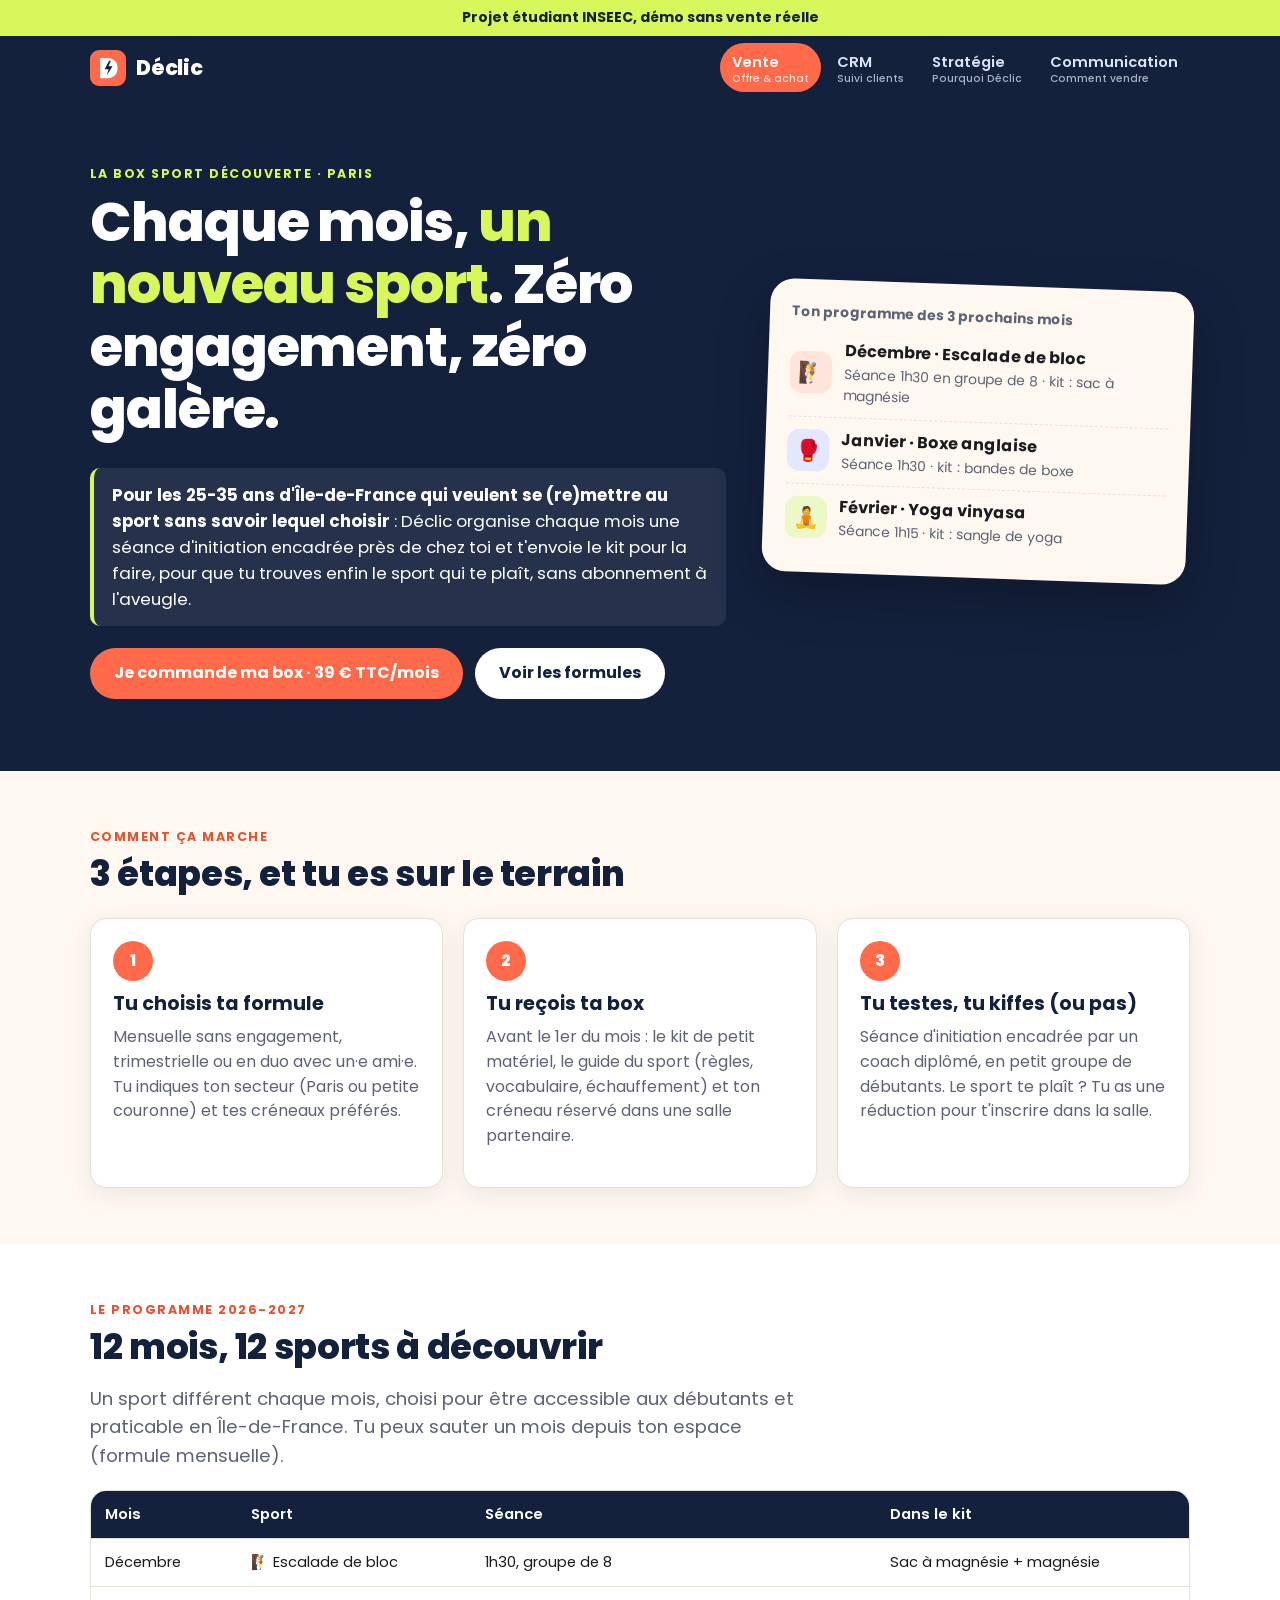
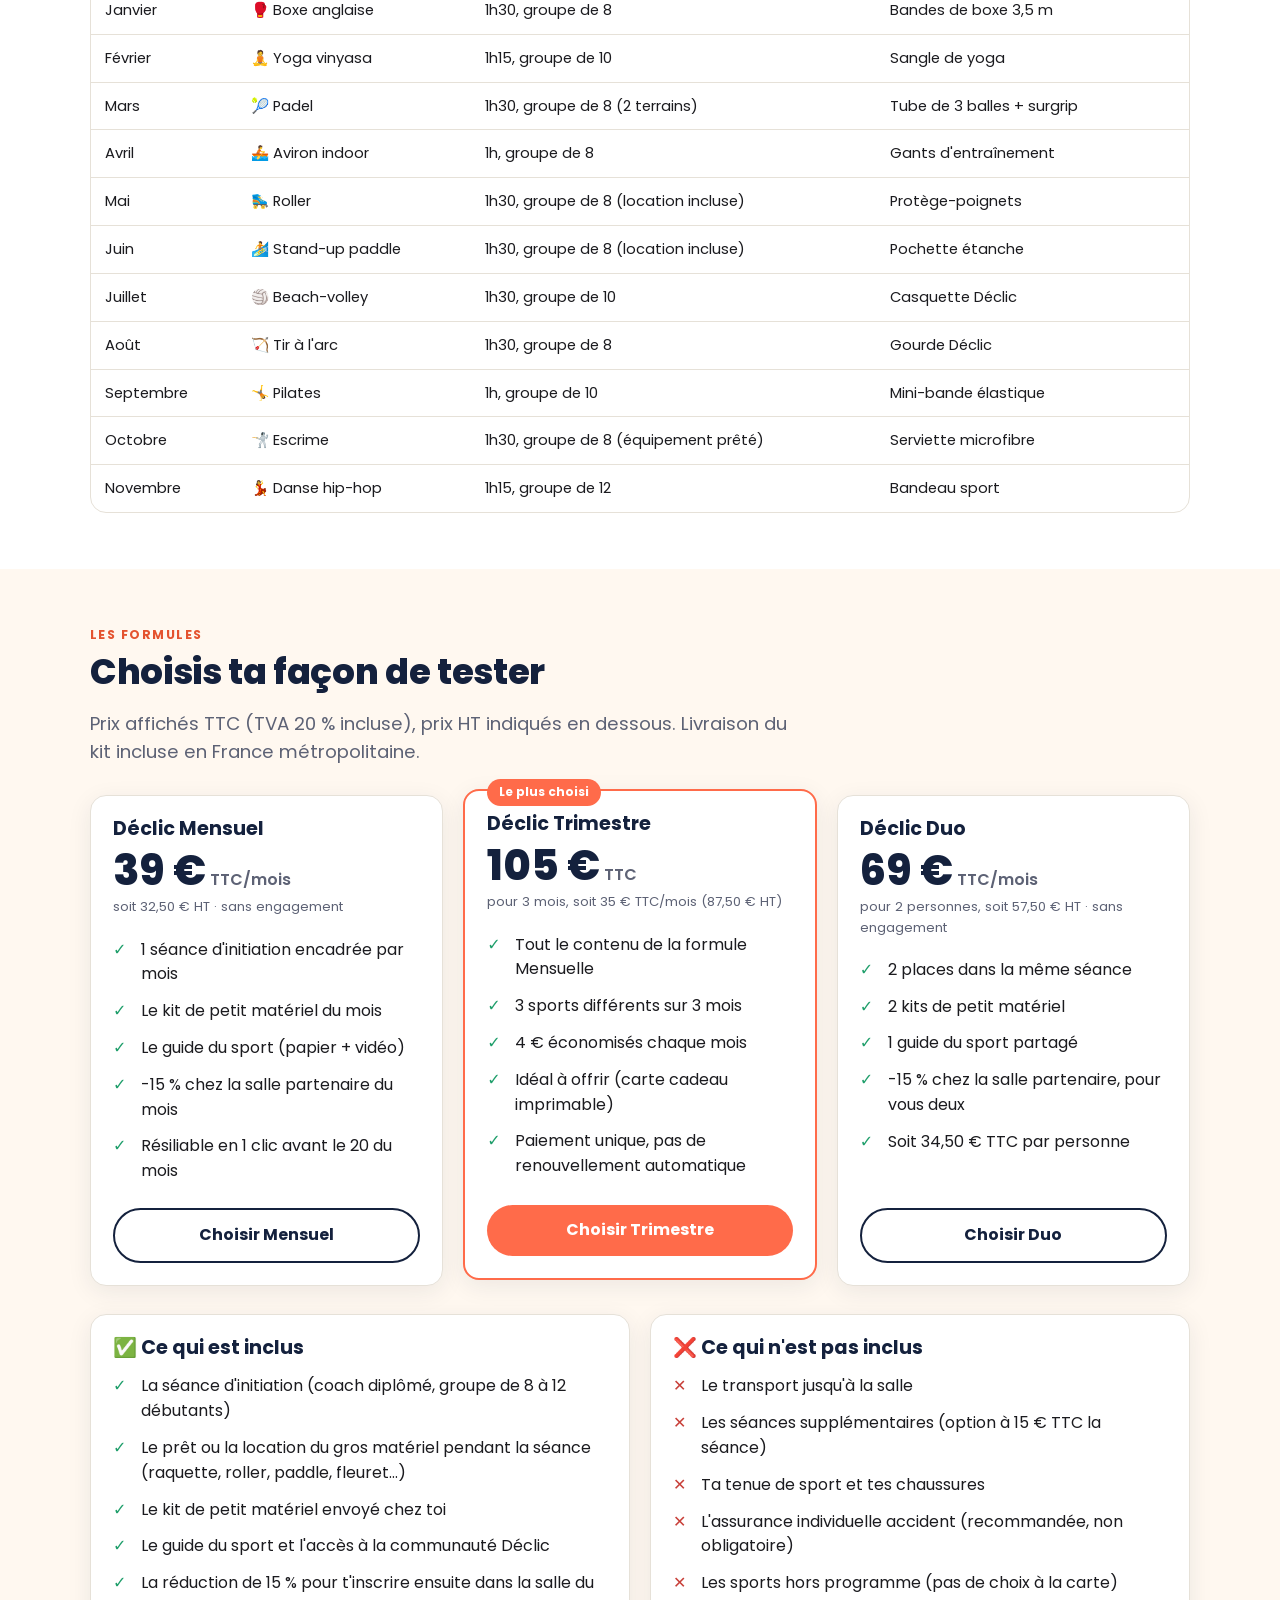
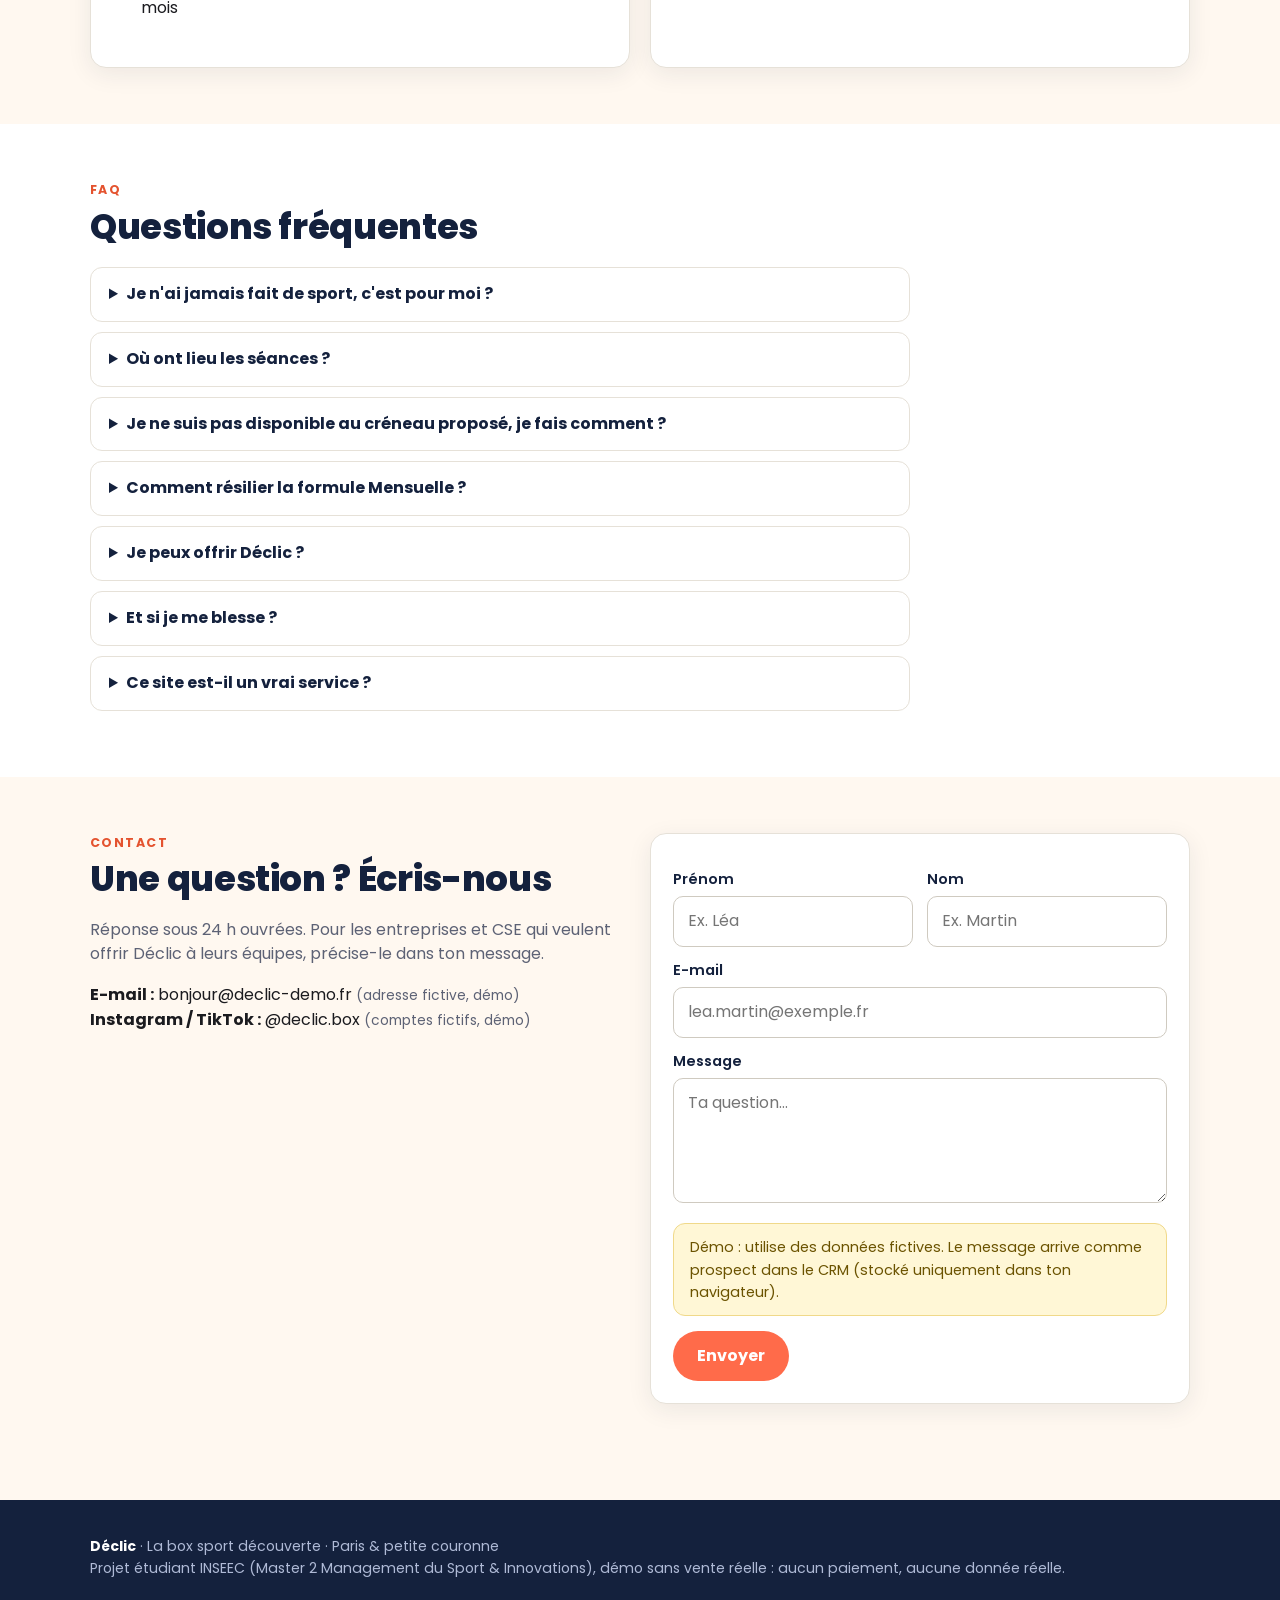
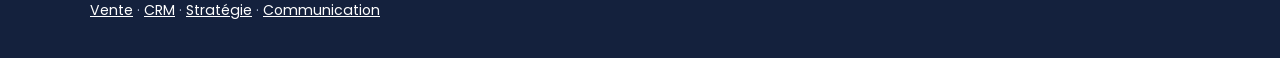
==== index.html @ 5b5aa3af "Add files via upload" ====
<!DOCTYPE html>
<html lang="fr">
<head>
<meta charset="utf-8">
<meta name="viewport" content="width=device-width,initial-scale=1">
<title>Déclic · La box qui te fait tester un nouveau sport chaque mois</title>
<meta name="description" content="Déclic : chaque mois, un nouveau sport à tester à Paris avec une séance d'initiation encadrée, un kit et un guide. Projet étudiant INSEEC en mode démo.">
<link rel="icon" href="assets/favicon.svg" type="image/svg+xml">
<link rel="preconnect" href="https://fonts.googleapis.com">
<link rel="preconnect" href="https://fonts.gstatic.com" crossorigin>
<link href="https://fonts.googleapis.com/css2?family=Poppins:wght@400;500;600;700;800&display=swap" rel="stylesheet">
<link rel="stylesheet" href="assets/style.css">
<script src="assets/app.js"></script>
</head>
<body>
<div class="demo-banner" role="note">Projet étudiant INSEEC, démo sans vente réelle</div>
<header class="site-header">
  <div class="wrap">
    <a class="brand" href="index.html"><img src="assets/logo.svg" alt="Logo Déclic">Déclic</a>
    <button class="menu-btn" aria-label="Ouvrir le menu">Menu</button>
    <nav class="nav"><a href="index.html" class="active">Vente<span class="tag">Offre & achat</span></a><a href="crm.html" class="">CRM<span class="tag">Suivi clients</span></a><a href="strategie.html" class="">Stratégie<span class="tag">Pourquoi Déclic</span></a><a href="communication.html" class="">Communication<span class="tag">Comment vendre</span></a></nav>
  </div>
</header>
<main>
<section class="hero">
  <div class="wrap hero-grid">
    <div>
      <div class="eyebrow" style="color:var(--lime)">La box sport découverte · Paris</div>
      <h1>Chaque mois, <em>un nouveau sport</em>. Zéro engagement, zéro galère.</h1>
      <p class="promise"><strong>Pour les 25-35 ans d'Île-de-France qui veulent se (re)mettre au sport sans savoir lequel choisir</strong> : Déclic organise chaque mois une séance d'initiation encadrée près de chez toi et t'envoie le kit pour la faire, pour que tu trouves enfin le sport qui te plaît, sans abonnement à l'aveugle.</p>
      <div class="cta-row">
        <a class="btn" href="commande.html">Je commande ma box · 39 € TTC/mois</a>
        <a class="btn light" href="#offres">Voir les formules</a>
      </div>
    </div>
    <div class="hero-card" aria-label="Exemple de programme">
      <div class="small muted" style="font-weight:700;margin-bottom:6px">Ton programme des 3 prochains mois</div>
      <div class="month"><div class="dot" style="background:#FFE4DC">🧗</div><div><strong>Décembre · Escalade de bloc</strong><div class="small muted">Séance 1h30 en groupe de 8 · kit : sac à magnésie</div></div></div>
      <div class="month"><div class="dot" style="background:#E3E8FF">🥊</div><div><strong>Janvier · Boxe anglaise</strong><div class="small muted">Séance 1h30 · kit : bandes de boxe</div></div></div>
      <div class="month"><div class="dot" style="background:#EDF8C8">🧘</div><div><strong>Février · Yoga vinyasa</strong><div class="small muted">Séance 1h15 · kit : sangle de yoga</div></div></div>
    </div>
  </div>
</section>

<section>
  <div class="wrap">
    <div class="eyebrow">Comment ça marche</div>
    <h2>3 étapes, et tu es sur le terrain</h2>
    <div class="grid g3" style="margin-top:24px">
      <div class="card"><div class="step-num">1</div><h3>Tu choisis ta formule</h3><p class="muted">Mensuelle sans engagement, trimestrielle ou en duo avec un·e ami·e. Tu indiques ton secteur (Paris ou petite couronne) et tes créneaux préférés.</p></div>
      <div class="card"><div class="step-num">2</div><h3>Tu reçois ta box</h3><p class="muted">Avant le 1er du mois : le kit de petit matériel, le guide du sport (règles, vocabulaire, échauffement) et ton créneau réservé dans une salle partenaire.</p></div>
      <div class="card"><div class="step-num">3</div><h3>Tu testes, tu kiffes (ou pas)</h3><p class="muted">Séance d'initiation encadrée par un coach diplômé, en petit groupe de débutants. Le sport te plaît ? Tu as une réduction pour t'inscrire dans la salle.</p></div>
    </div>
  </div>
</section>

<section class="alt">
  <div class="wrap">
    <div class="eyebrow">Le programme 2026-2027</div>
    <h2>12 mois, 12 sports à découvrir</h2>
    <p class="lead">Un sport différent chaque mois, choisi pour être accessible aux débutants et praticable en Île-de-France. Tu peux sauter un mois depuis ton espace (formule mensuelle).</p>
    <div class="table-wrap" style="margin-top:20px">
      <table>
        <thead><tr><th>Mois</th><th>Sport</th><th>Séance</th><th>Dans le kit</th></tr></thead>
        <tbody>
          <tr><td>Décembre</td><td>🧗 Escalade de bloc</td><td>1h30, groupe de 8</td><td>Sac à magnésie + magnésie</td></tr>
          <tr><td>Janvier</td><td>🥊 Boxe anglaise</td><td>1h30, groupe de 8</td><td>Bandes de boxe 3,5 m</td></tr>
          <tr><td>Février</td><td>🧘 Yoga vinyasa</td><td>1h15, groupe de 10</td><td>Sangle de yoga</td></tr>
          <tr><td>Mars</td><td>🎾 Padel</td><td>1h30, groupe de 8 (2 terrains)</td><td>Tube de 3 balles + surgrip</td></tr>
          <tr><td>Avril</td><td>🚣 Aviron indoor</td><td>1h, groupe de 8</td><td>Gants d'entraînement</td></tr>
          <tr><td>Mai</td><td>🛼 Roller</td><td>1h30, groupe de 8 (location incluse)</td><td>Protège-poignets</td></tr>
          <tr><td>Juin</td><td>🏄 Stand-up paddle</td><td>1h30, groupe de 8 (location incluse)</td><td>Pochette étanche</td></tr>
          <tr><td>Juillet</td><td>🏐 Beach-volley</td><td>1h30, groupe de 10</td><td>Casquette Déclic</td></tr>
          <tr><td>Août</td><td>🏹 Tir à l'arc</td><td>1h30, groupe de 8</td><td>Gourde Déclic</td></tr>
          <tr><td>Septembre</td><td>🤸 Pilates</td><td>1h, groupe de 10</td><td>Mini-bande élastique</td></tr>
          <tr><td>Octobre</td><td>🤺 Escrime</td><td>1h30, groupe de 8 (équipement prêté)</td><td>Serviette microfibre</td></tr>
          <tr><td>Novembre</td><td>💃 Danse hip-hop</td><td>1h15, groupe de 12</td><td>Bandeau sport</td></tr>
        </tbody>
      </table>
    </div>
  </div>
</section>

<section id="offres">
  <div class="wrap">
    <div class="eyebrow">Les formules</div>
    <h2>Choisis ta façon de tester</h2>
    <p class="lead">Prix affichés TTC (TVA 20 % incluse), prix HT indiqués en dessous. Livraison du kit incluse en France métropolitaine.</p>
    <div class="grid g3" style="margin-top:28px">
      <div class="card price-card">
        <h3>Déclic Mensuel</h3>
        <div class="price">39 €<small> TTC/mois</small></div>
        <div class="ht">soit 32,50 € HT · sans engagement</div>
        <ul class="list">
          <li>1 séance d'initiation encadrée par mois</li>
          <li>Le kit de petit matériel du mois</li>
          <li>Le guide du sport (papier + vidéo)</li>
          <li>-15 % chez la salle partenaire du mois</li>
          <li>Résiliable en 1 clic avant le 20 du mois</li>
        </ul>
        <a class="btn secondary" href="commande.html?formule=mensuel">Choisir Mensuel</a>
      </div>
      <div class="card price-card featured">
        <span class="badge">Le plus choisi</span>
        <h3>Déclic Trimestre</h3>
        <div class="price">105 €<small> TTC</small></div>
        <div class="ht">pour 3 mois, soit 35 € TTC/mois (87,50 € HT)</div>
        <ul class="list">
          <li>Tout le contenu de la formule Mensuelle</li>
          <li>3 sports différents sur 3 mois</li>
          <li>4 € économisés chaque mois</li>
          <li>Idéal à offrir (carte cadeau imprimable)</li>
          <li>Paiement unique, pas de renouvellement automatique</li>
        </ul>
        <a class="btn" href="commande.html?formule=trimestre">Choisir Trimestre</a>
      </div>
      <div class="card price-card">
        <h3>Déclic Duo</h3>
        <div class="price">69 €<small> TTC/mois</small></div>
        <div class="ht">pour 2 personnes, soit 57,50 € HT · sans engagement</div>
        <ul class="list">
          <li>2 places dans la même séance</li>
          <li>2 kits de petit matériel</li>
          <li>1 guide du sport partagé</li>
          <li>-15 % chez la salle partenaire, pour vous deux</li>
          <li>Soit 34,50 € TTC par personne</li>
        </ul>
        <a class="btn secondary" href="commande.html?formule=duo">Choisir Duo</a>
      </div>
    </div>

    <div class="grid g2" style="margin-top:28px">
      <div class="card">
        <h3>✅ Ce qui est inclus</h3>
        <ul class="list">
          <li>La séance d'initiation (coach diplômé, groupe de 8 à 12 débutants)</li>
          <li>Le prêt ou la location du gros matériel pendant la séance (raquette, roller, paddle, fleuret…)</li>
          <li>Le kit de petit matériel envoyé chez toi</li>
          <li>Le guide du sport et l'accès à la communauté Déclic</li>
          <li>La réduction de 15 % pour t'inscrire ensuite dans la salle du mois</li>
        </ul>
      </div>
      <div class="card">
        <h3>❌ Ce qui n'est pas inclus</h3>
        <ul class="list no">
          <li>Le transport jusqu'à la salle</li>
          <li>Les séances supplémentaires (option à 15 € TTC la séance)</li>
          <li>Ta tenue de sport et tes chaussures</li>
          <li>L'assurance individuelle accident (recommandée, non obligatoire)</li>
          <li>Les sports hors programme (pas de choix à la carte)</li>
        </ul>
      </div>
    </div>
  </div>
</section>

<section class="alt" id="faq">
  <div class="wrap">
    <div class="eyebrow">FAQ</div>
    <h2>Questions fréquentes</h2>
    <div style="margin-top:20px;max-width:820px">
      <details><summary>Je n'ai jamais fait de sport, c'est pour moi ?</summary><p>Oui. Chaque séance est une initiation pour débutants complets, en petit groupe et sans esprit de compétition. Le coach adapte les exercices à ton niveau.</p></details>
      <details><summary>Où ont lieu les séances ?</summary><p>Dans des salles et clubs partenaires à Paris et en petite couronne (92, 93, 94). À la commande, tu indiques ton secteur et on te propose le créneau le plus proche.</p></details>
      <details><summary>Je ne suis pas disponible au créneau proposé, je fais comment ?</summary><p>Chaque mois, 4 créneaux sont proposés (semaine en soirée et week-end). Tu peux changer de créneau jusqu'à 48 h avant la séance depuis ton espace.</p></details>
      <details><summary>Comment résilier la formule Mensuelle ?</summary><p>En 1 clic depuis ton espace, avant le 20 du mois pour ne pas être prélevé le mois suivant. Aucun frais, aucune justification.</p></details>
      <details><summary>Je peux offrir Déclic ?</summary><p>Oui, la formule Trimestre existe en carte cadeau imprimable. La personne choisit ensuite son secteur et ses créneaux.</p></details>
      <details><summary>Et si je me blesse ?</summary><p>Les séances se déroulent dans des établissements couverts par leur assurance responsabilité civile. Nous recommandons une assurance individuelle accident (souvent incluse dans ton assurance habitation ou ta carte bancaire, à vérifier).</p></details>
      <details><summary>Ce site est-il un vrai service ?</summary><p>Non. Déclic est un projet étudiant INSEEC présenté en mode démo : aucun paiement n'est encaissé et aucune commande n'est expédiée.</p></details>
    </div>
  </div>
</section>

<section id="contact">
  <div class="wrap grid g2" style="align-items:start">
    <div>
      <div class="eyebrow">Contact</div>
      <h2>Une question ? Écris-nous</h2>
      <p class="muted">Réponse sous 24 h ouvrées. Pour les entreprises et CSE qui veulent offrir Déclic à leurs équipes, précise-le dans ton message.</p>
      <p><strong>E-mail :</strong> bonjour@declic-demo.fr <span class="small muted">(adresse fictive, démo)</span><br>
      <strong>Instagram / TikTok :</strong> @declic.box <span class="small muted">(comptes fictifs, démo)</span></p>
    </div>
    <form class="card" id="contactForm">
      <div class="form-row">
        <div><label for="cPrenom">Prénom</label><input id="cPrenom" required placeholder="Ex. Léa"></div>
        <div><label for="cNom">Nom</label><input id="cNom" required placeholder="Ex. Martin"></div>
      </div>
      <label for="cMail">E-mail</label><input id="cMail" type="email" required placeholder="lea.martin@exemple.fr">
      <label for="cMsg">Message</label><textarea id="cMsg" rows="4" required placeholder="Ta question…"></textarea>
      <p class="notice small" style="margin-top:12px">Démo : utilise des données fictives. Le message arrive comme prospect dans le CRM (stocké uniquement dans ton navigateur).</p>
      <button class="btn" type="submit">Envoyer</button>
      <div id="contactOk" class="success" style="display:none;margin-top:12px">Merci ! Ton message a bien été envoyé (démo). Il apparaît dans le <a href="crm.html">CRM</a>, étape « Nouveau ».</div>
    </form>
  </div>
</section>

<script>
document.getElementById('contactForm').addEventListener('submit',function(e){
  e.preventDefault();
  var leads=JSON.parse(localStorage.getItem(DECLIC.ORDERS)||'[]');
  leads.push({type:'contact',prenom:cPrenom.value.trim(),nom:cNom.value.trim(),email:cMail.value.trim(),message:cMsg.value.trim(),date:new Date().toISOString()});
  localStorage.setItem(DECLIC.ORDERS,JSON.stringify(leads));
  this.reset(); document.getElementById('contactOk').style.display='block';
});
</script>

</main>
<footer class="site-footer">
  <div class="wrap">
    <div><strong style="color:#fff">Déclic</strong> · La box sport découverte · Paris & petite couronne<br>
    Projet étudiant INSEEC (Master 2 Management du Sport & Innovations), démo sans vente réelle : aucun paiement, aucune donnée réelle.</div>
    <div><a href="index.html">Vente</a> · <a href="crm.html">CRM</a> · <a href="strategie.html">Stratégie</a> · <a href="communication.html">Communication</a></div>
  </div>
</footer>
</body>
</html>
---- assets/style.css ----
:root{
  --navy:#14213D; --navy2:#1F3160; --coral:#FF6B4A; --coral-d:#E4532F;
  --lime:#D7F75B; --cream:#FFF8F0; --ink:#1B1B1F; --muted:#5D6275;
  --line:#E6E1D8; --white:#fff; --ok:#1E9E6A; --ko:#C8403A; --warn:#E3A008;
  --r:16px; --shadow:0 6px 24px rgba(20,33,61,.08);
}
*{box-sizing:border-box}
html{scroll-behavior:smooth}
body{margin:0;font-family:"Poppins",system-ui,-apple-system,Segoe UI,Roboto,sans-serif;color:var(--ink);background:var(--cream);line-height:1.55;font-size:16px}
img{max-width:100%;display:block}
a{color:var(--coral-d)}
h1,h2,h3,h4{font-family:"Poppins",system-ui,sans-serif;line-height:1.15;margin:0 0 .5em;color:var(--navy)}
h1{font-size:clamp(2rem,5vw,3.4rem);font-weight:800;letter-spacing:-.02em}
h2{font-size:clamp(1.5rem,3.4vw,2.2rem);font-weight:800;letter-spacing:-.01em}
h3{font-size:1.2rem;font-weight:700}
p{margin:0 0 1em}
.wrap{max-width:1140px;margin:0 auto;padding:0 20px}
section{padding:56px 0}
.eyebrow{text-transform:uppercase;letter-spacing:.12em;font-size:.78rem;font-weight:700;color:var(--coral-d);margin-bottom:.6em}
.lead{font-size:1.15rem;color:var(--muted);max-width:720px}
.muted{color:var(--muted)}
.small{font-size:.86rem}

/* Bandeau démo */
.demo-banner{background:var(--lime);color:var(--navy);text-align:center;font-weight:700;font-size:.88rem;padding:7px 12px;position:sticky;top:0;z-index:60}

/* Header / nav */
.site-header{background:var(--navy);color:#fff;position:sticky;top:34px;z-index:50}
.site-header .wrap{display:flex;align-items:center;justify-content:space-between;gap:16px;min-height:64px}
.brand{display:flex;align-items:center;gap:10px;color:#fff;text-decoration:none;font-weight:800;font-size:1.3rem;letter-spacing:-.01em}
.brand img{width:36px;height:36px}
.nav{display:flex;gap:4px;flex-wrap:wrap}
.nav a{color:#DCE3F5;text-decoration:none;font-weight:600;font-size:.92rem;padding:8px 12px;border-radius:999px}
.nav a:hover{background:rgba(255,255,255,.08);color:#fff}
.nav a.active{background:var(--coral);color:#fff}
.nav .tag{font-size:.65rem;opacity:.75;display:block;font-weight:500;line-height:1}
.menu-btn{display:none;background:none;border:1px solid rgba(255,255,255,.3);color:#fff;border-radius:10px;padding:8px 12px;font:inherit;font-weight:600}
@media (max-width:860px){
  .menu-btn{display:block}
  .nav{display:none;position:absolute;left:0;right:0;top:64px;background:var(--navy);flex-direction:column;padding:10px 20px 18px}
  .nav.open{display:flex}
  .site-header .wrap{position:relative}
}

/* Buttons */
.btn{display:inline-flex;align-items:center;justify-content:center;gap:8px;background:var(--coral);color:#fff;border:0;border-radius:999px;padding:13px 24px;font:inherit;font-weight:700;text-decoration:none;cursor:pointer;transition:.15s}
.btn:hover{background:var(--coral-d);transform:translateY(-1px)}
.btn.secondary{background:transparent;color:var(--navy);border:2px solid var(--navy)}
.btn.secondary:hover{background:var(--navy);color:#fff}
.btn.light{background:#fff;color:var(--navy)}
.btn.small{padding:7px 14px;font-size:.85rem}
.btn.ghost{background:#EEF1F8;color:var(--navy)}
.btn.ghost:hover{background:#DDE3F1}
.btn[disabled]{opacity:.5;cursor:not-allowed;transform:none}

/* Hero */
.hero{background:var(--navy);color:#fff;padding:64px 0 72px;overflow:hidden;position:relative}
.hero h1{color:#fff}
.hero h1 em{font-style:normal;color:var(--lime)}
.hero .lead{color:#C9D3EA}
.hero-grid{display:grid;grid-template-columns:1.2fr .8fr;gap:40px;align-items:center}
.hero-card{background:var(--cream);color:var(--ink);border-radius:24px;padding:22px;box-shadow:0 20px 50px rgba(0,0,0,.25);transform:rotate(2deg)}
.hero-card .month{display:flex;align-items:center;gap:12px;padding:10px 0;border-bottom:1px dashed var(--line)}
.hero-card .month:last-child{border:0}
.hero-card .dot{width:42px;height:42px;border-radius:12px;display:grid;place-items:center;font-size:1.3rem;flex:none}
.promise{background:rgba(255,255,255,.08);border-left:4px solid var(--lime);padding:14px 18px;border-radius:10px;margin:22px 0;font-size:1.05rem}
.cta-row{display:flex;gap:12px;flex-wrap:wrap}
@media (max-width:860px){.hero-grid{grid-template-columns:1fr}.hero-card{transform:none}}

/* Cards & grids */
.grid{display:grid;gap:20px}
.g2{grid-template-columns:repeat(2,1fr)}.g3{grid-template-columns:repeat(3,1fr)}.g4{grid-template-columns:repeat(4,1fr)}
@media (max-width:900px){.g3,.g4{grid-template-columns:repeat(2,1fr)}}
@media (max-width:600px){.g2,.g3,.g4{grid-template-columns:1fr}}
.card{background:#fff;border:1px solid var(--line);border-radius:var(--r);padding:22px;box-shadow:var(--shadow)}
.card.navy{background:var(--navy);color:#fff;border:0}
.card.navy h3,.card.navy h2{color:#fff}
.step-num{width:40px;height:40px;border-radius:50%;background:var(--coral);color:#fff;font-weight:800;display:grid;place-items:center;margin-bottom:12px}
.pill{display:inline-block;padding:3px 10px;border-radius:999px;font-size:.75rem;font-weight:700;background:#EEF1F8;color:var(--navy)}
.pill.coral{background:#FFE4DC;color:var(--coral-d)}
.pill.lime{background:var(--lime);color:var(--navy)}
.pill.ok{background:#D9F4E8;color:var(--ok)}
.pill.ko{background:#FBE0DE;color:var(--ko)}

/* Pricing */
.price-card{position:relative;display:flex;flex-direction:column}
.price-card.featured{border:2px solid var(--coral);transform:translateY(-6px)}
.price-card .badge{position:absolute;top:-12px;left:22px;background:var(--coral);color:#fff;font-size:.75rem;font-weight:700;padding:4px 12px;border-radius:999px}
.price{font-size:2.6rem;font-weight:800;color:var(--navy);line-height:1}
.price small{font-size:1rem;font-weight:600;color:var(--muted)}
.ht{font-size:.82rem;color:var(--muted);margin:6px 0 14px}
.list{list-style:none;padding:0;margin:0 0 18px}
.list li{padding:6px 0 6px 28px;position:relative}
.list li::before{content:"✓";position:absolute;left:0;color:var(--ok);font-weight:800}
.list.no li::before{content:"✕";color:var(--ko)}
.price-card .btn{margin-top:auto}

/* Tables */
.table-wrap{overflow-x:auto;border-radius:var(--r);border:1px solid var(--line);background:#fff}
table{width:100%;border-collapse:collapse;font-size:.92rem}
th,td{padding:12px 14px;text-align:left;border-bottom:1px solid var(--line);vertical-align:top}
th{background:var(--navy);color:#fff;font-weight:600;white-space:nowrap}
tr:last-child td{border-bottom:0}
tr.us td{background:#FFF1EC;font-weight:600}

/* FAQ */
details{background:#fff;border:1px solid var(--line);border-radius:12px;padding:14px 18px;margin-bottom:10px}
summary{cursor:pointer;font-weight:700;color:var(--navy)}
details p{margin:10px 0 0;color:var(--muted)}

/* Forms */
label{display:block;font-weight:600;font-size:.9rem;margin:12px 0 6px;color:var(--navy)}
input,select,textarea{width:100%;padding:12px 14px;border:1px solid #CFCAC0;border-radius:10px;font:inherit;background:#fff}
input:focus,select:focus,textarea:focus{outline:2px solid var(--coral);border-color:transparent}
.form-row{display:grid;grid-template-columns:1fr 1fr;gap:14px}
@media (max-width:600px){.form-row{grid-template-columns:1fr}}
.notice{background:#FFF7D6;border:1px solid #F0D98A;color:#6B5300;padding:12px 16px;border-radius:12px;font-size:.9rem}
.success{background:#D9F4E8;border:1px solid #9FDCC0;color:#0F5C3C;padding:14px 16px;border-radius:12px}

/* Checkout */
.checkout{display:grid;grid-template-columns:1.3fr .7fr;gap:28px;align-items:start}
@media (max-width:860px){.checkout{grid-template-columns:1fr}}
.plan-option{display:flex;gap:12px;align-items:flex-start;border:2px solid var(--line);border-radius:14px;padding:14px;margin-bottom:10px;cursor:pointer;background:#fff}
.plan-option input{width:auto;margin-top:4px}
.plan-option.selected{border-color:var(--coral);background:#FFF5F1}
.summary-box{position:sticky;top:120px}
.steps{display:flex;gap:8px;margin-bottom:22px;flex-wrap:wrap}
.steps span{padding:6px 12px;border-radius:999px;background:#EEF1F8;font-size:.82rem;font-weight:600;color:var(--muted)}
.steps span.on{background:var(--navy);color:#fff}

/* Footer */
.site-footer{background:var(--navy);color:#AFBAD6;padding:36px 0;font-size:.88rem;margin-top:40px}
.site-footer a{color:#fff}
.site-footer .wrap{display:flex;justify-content:space-between;gap:20px;flex-wrap:wrap}

/* Strategy */
.kpi{font-size:2.2rem;font-weight:800;color:var(--coral-d);line-height:1}
.src{font-size:.8rem}
.src a{word-break:break-word}
.persona{display:grid;grid-template-columns:90px 1fr;gap:16px}
.avatar{width:90px;height:90px;border-radius:50%;display:grid;place-items:center;font-size:2rem;font-weight:800;color:#fff}
dl.facts{display:grid;grid-template-columns:auto 1fr;gap:4px 12px;margin:10px 0 0;font-size:.92rem}
dl.facts dt{font-weight:700;color:var(--navy)}
dl.facts dd{margin:0}
@media (max-width:600px){.persona{grid-template-columns:1fr}.persona .avatar{width:64px;height:64px;font-size:1.5rem}dl.facts{grid-template-columns:1fr;gap:0}dl.facts dd{margin-bottom:8px}}
.calc{background:#F3F5FA;border-radius:12px;padding:14px 16px;font-family:ui-monospace,Menlo,monospace;font-size:.85rem;white-space:pre-wrap;overflow-x:auto}
.toc{display:flex;flex-wrap:wrap;gap:8px;margin-top:18px}
.toc a{background:#fff;border:1px solid var(--line);padding:6px 12px;border-radius:999px;text-decoration:none;color:var(--navy);font-weight:600;font-size:.85rem}
.page-head{background:var(--navy);color:#fff;padding:48px 0}
.page-head h1{color:#fff}
.page-head .lead{color:#C9D3EA}
.alt{background:#fff}
.bar{height:12px;border-radius:999px;background:#EEF1F8;overflow:hidden}
.bar>span{display:block;height:100%;background:var(--coral)}

/* Posts */
.post{display:flex;flex-direction:column}
.post img{border-radius:12px;border:1px solid var(--line);margin-bottom:12px;background:#fff}
.post .meta{display:flex;flex-wrap:wrap;gap:6px;margin-bottom:10px}
.post pre{white-space:pre-wrap;font-family:inherit;font-size:.9rem;background:#F7F5F1;border-radius:10px;padding:12px;margin:0 0 10px}
.cal{display:grid;grid-template-columns:110px repeat(7,1fr);gap:4px;font-size:.78rem;min-width:820px}
.cal div{background:#fff;border:1px solid var(--line);border-radius:8px;padding:6px;min-height:58px}
.cal .h{background:var(--navy);color:#fff;font-weight:700;min-height:auto;text-align:center}
.cal .w{background:#F3F5FA;font-weight:700;color:var(--navy)}
.cal .ev{display:block;border-radius:6px;padding:2px 5px;margin-bottom:3px;font-weight:600}
.ev.ig{background:#FFE4DC;color:#A63A1D}.ev.tt{background:#E3E8FF;color:#26338A}.ev.li{background:#DCEFFB;color:#0B5A85}.ev.ot{background:#EDF8C8;color:#4A5A00}

/* CRM */
.crm-tabs{display:flex;gap:8px;flex-wrap:wrap;margin-bottom:20px}
.crm-tabs button{border:0;background:#fff;border:1px solid var(--line);padding:9px 16px;border-radius:999px;font:inherit;font-weight:600;color:var(--navy);cursor:pointer}
.crm-tabs button.on{background:var(--navy);color:#fff;border-color:var(--navy)}
.toolbar{display:flex;gap:10px;flex-wrap:wrap;margin-bottom:14px}
.toolbar input,.toolbar select{width:auto;flex:1;min-width:160px}
.kanban{display:grid;grid-template-columns:repeat(5,minmax(200px,1fr));gap:12px;overflow-x:auto;padding-bottom:8px}
.col{background:#EEF1F8;border-radius:14px;padding:10px;min-height:200px}
.col h4{font-size:.85rem;display:flex;justify-content:space-between;margin:4px 4px 10px}
.kcard{background:#fff;border-radius:10px;padding:10px;margin-bottom:8px;box-shadow:0 2px 6px rgba(0,0,0,.05);font-size:.85rem}
.kcard b{color:var(--navy);cursor:pointer}
.kcard .acts{display:flex;gap:4px;margin-top:8px}
.kcard .acts button{flex:1;border:0;background:#EEF1F8;border-radius:6px;padding:4px;cursor:pointer;font-weight:700}
.kcard .acts button:hover{background:var(--coral);color:#fff}
.modal-bg{position:fixed;inset:0;background:rgba(20,33,61,.55);display:none;align-items:flex-start;justify-content:center;z-index:100;padding:40px 14px;overflow-y:auto}
.modal-bg.open{display:flex}
.modal{background:#fff;border-radius:18px;max-width:640px;width:100%;padding:24px;position:relative}
.modal .close{position:absolute;right:14px;top:12px;border:0;background:#EEF1F8;border-radius:50%;width:34px;height:34px;font-size:1.1rem;cursor:pointer}
.timeline{list-style:none;padding:0;margin:0}
.timeline li{border-left:3px solid var(--coral);padding:4px 0 10px 14px;font-size:.88rem}
.timeline li span{color:var(--muted);font-size:.78rem;display:block}
.stat{font-size:2rem;font-weight:800;color:var(--navy);line-height:1.1}
.new-flag{background:var(--lime);color:var(--navy);font-size:.7rem;font-weight:800;padding:2px 6px;border-radius:6px}
.clickrow{cursor:pointer}.clickrow:hover td{background:#FFF7F3}
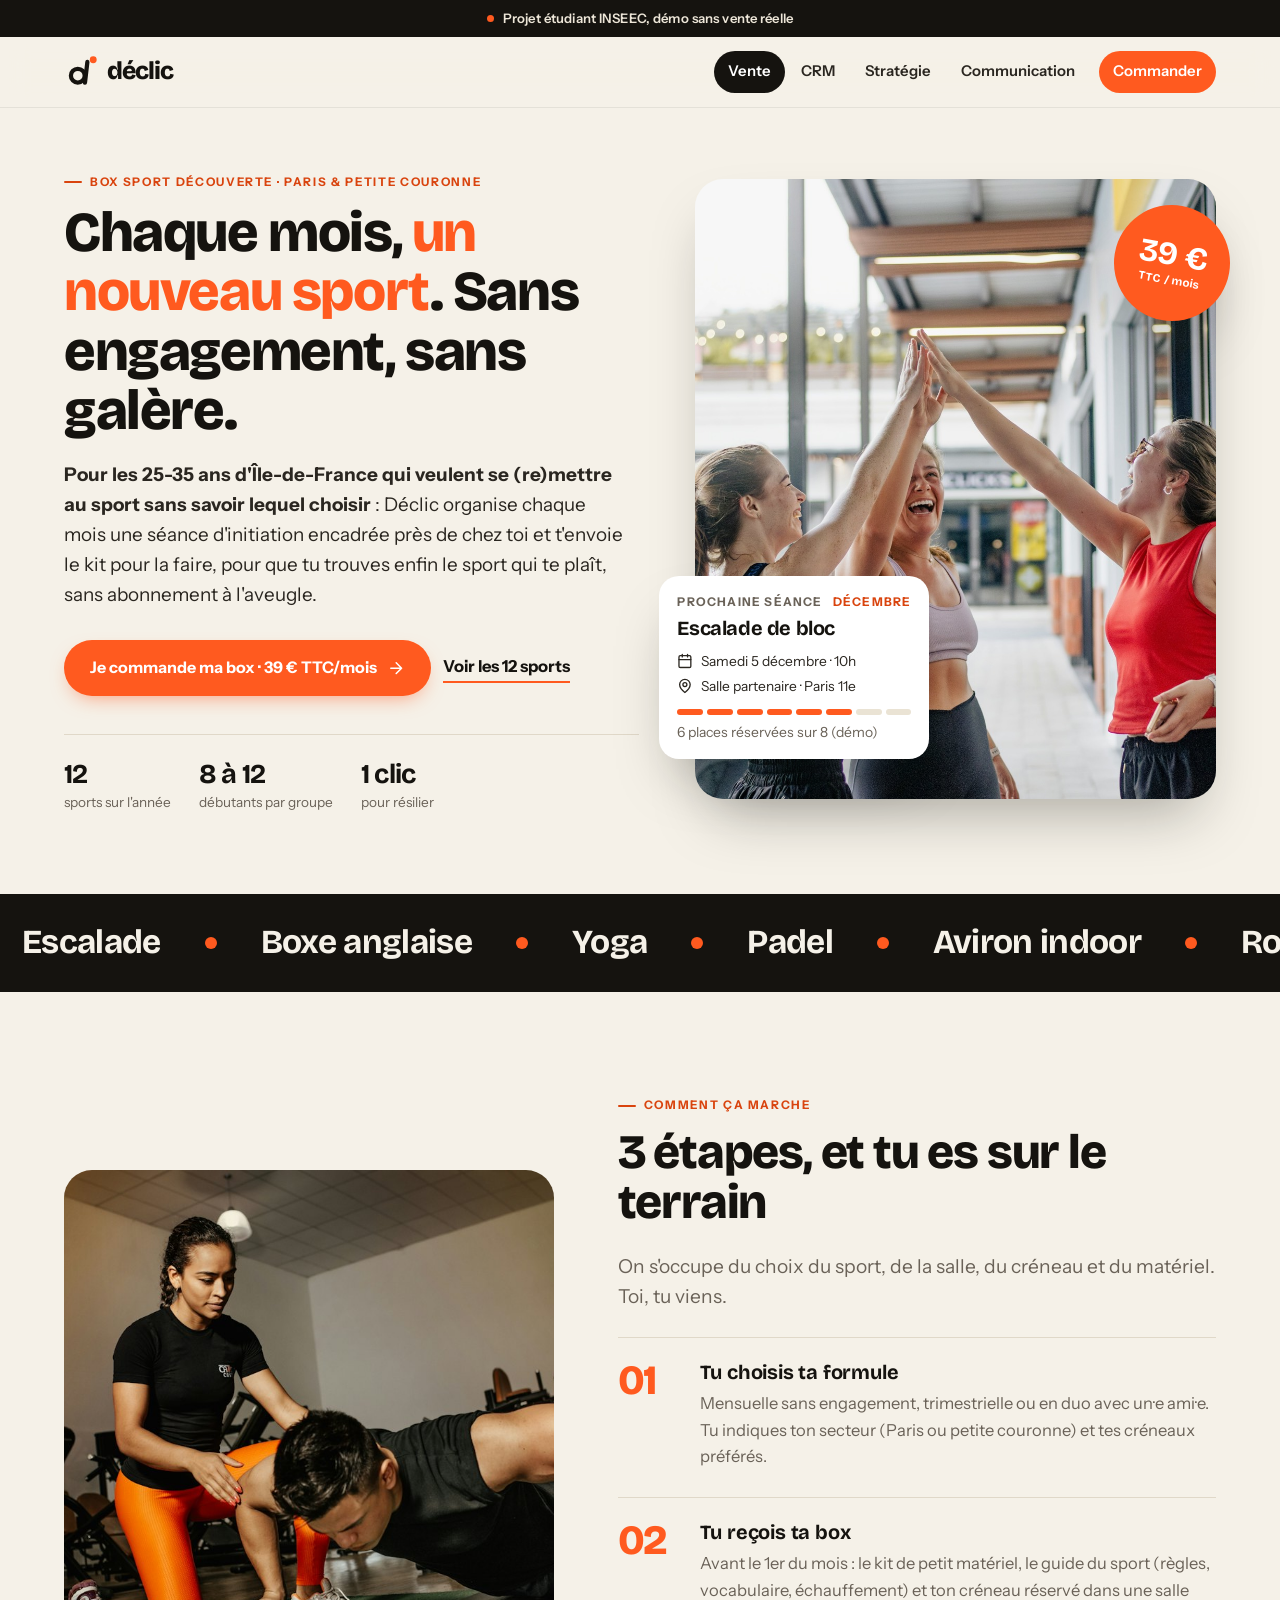
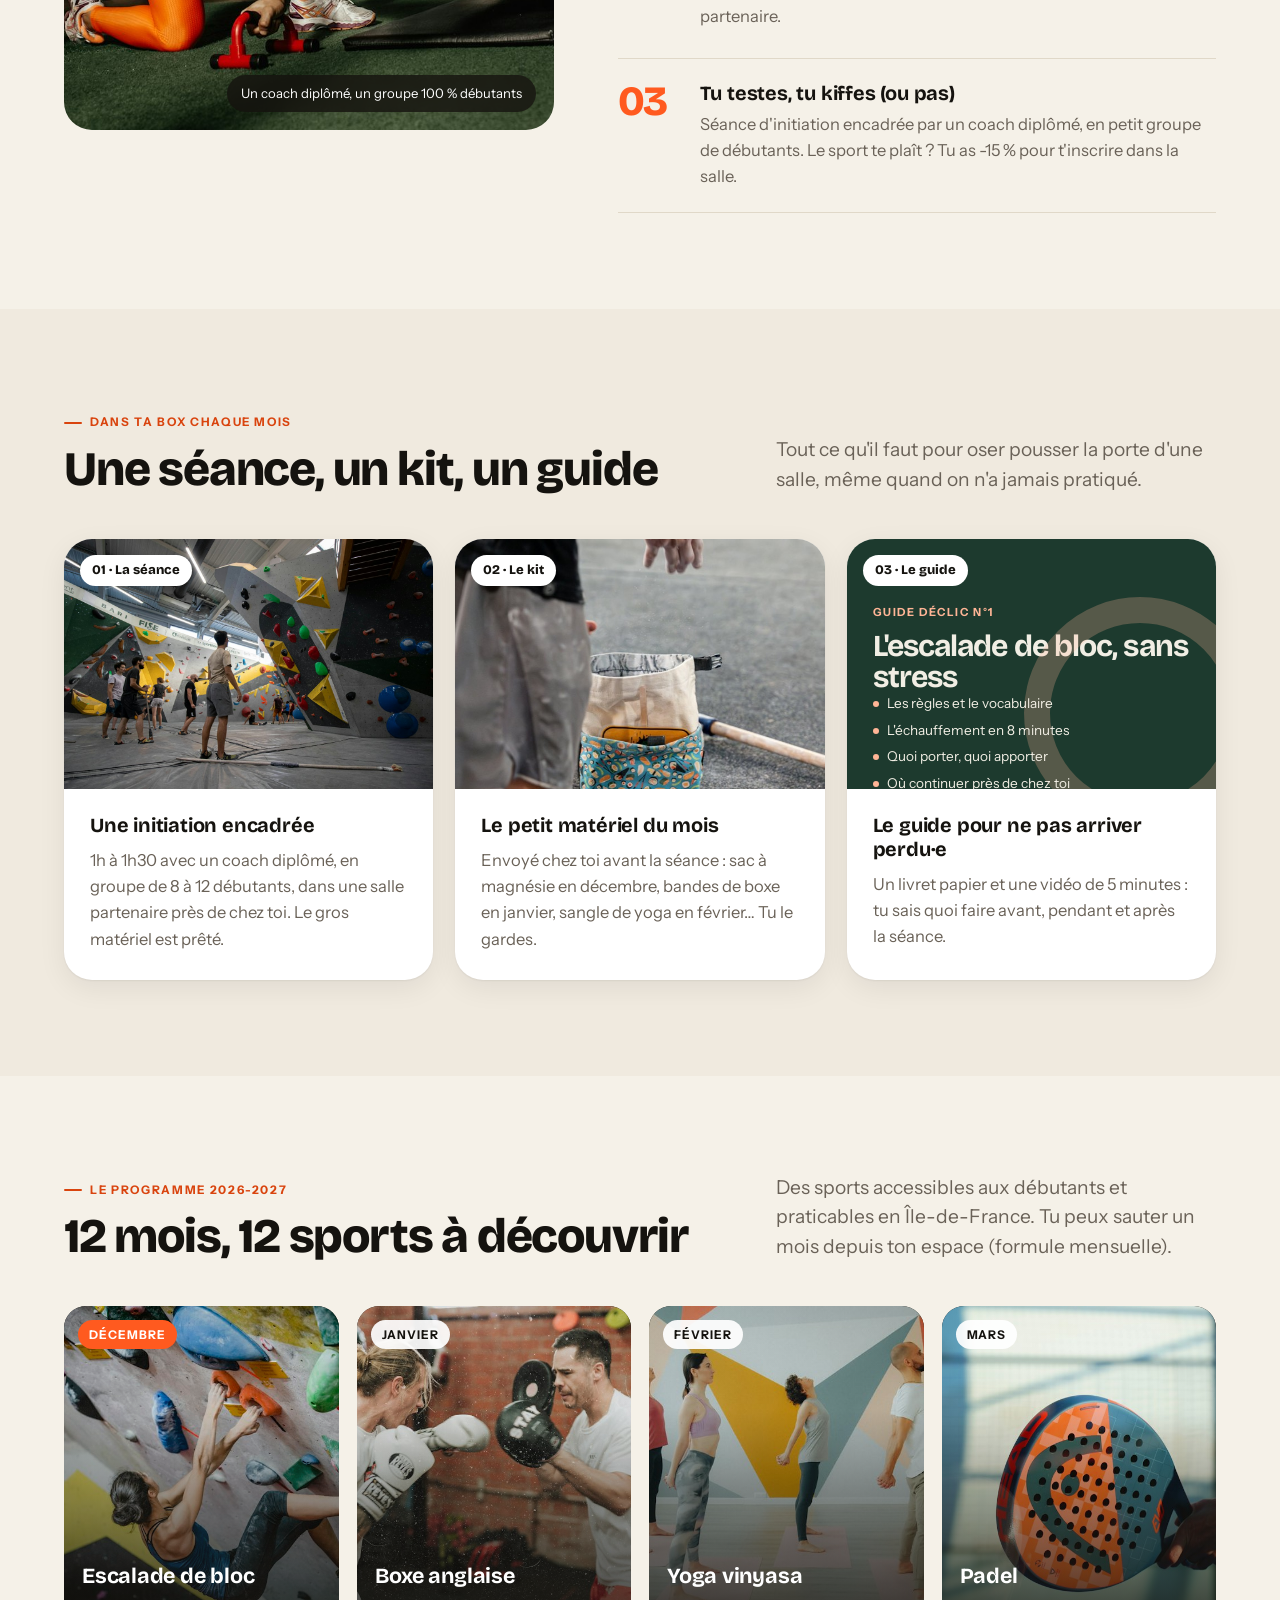
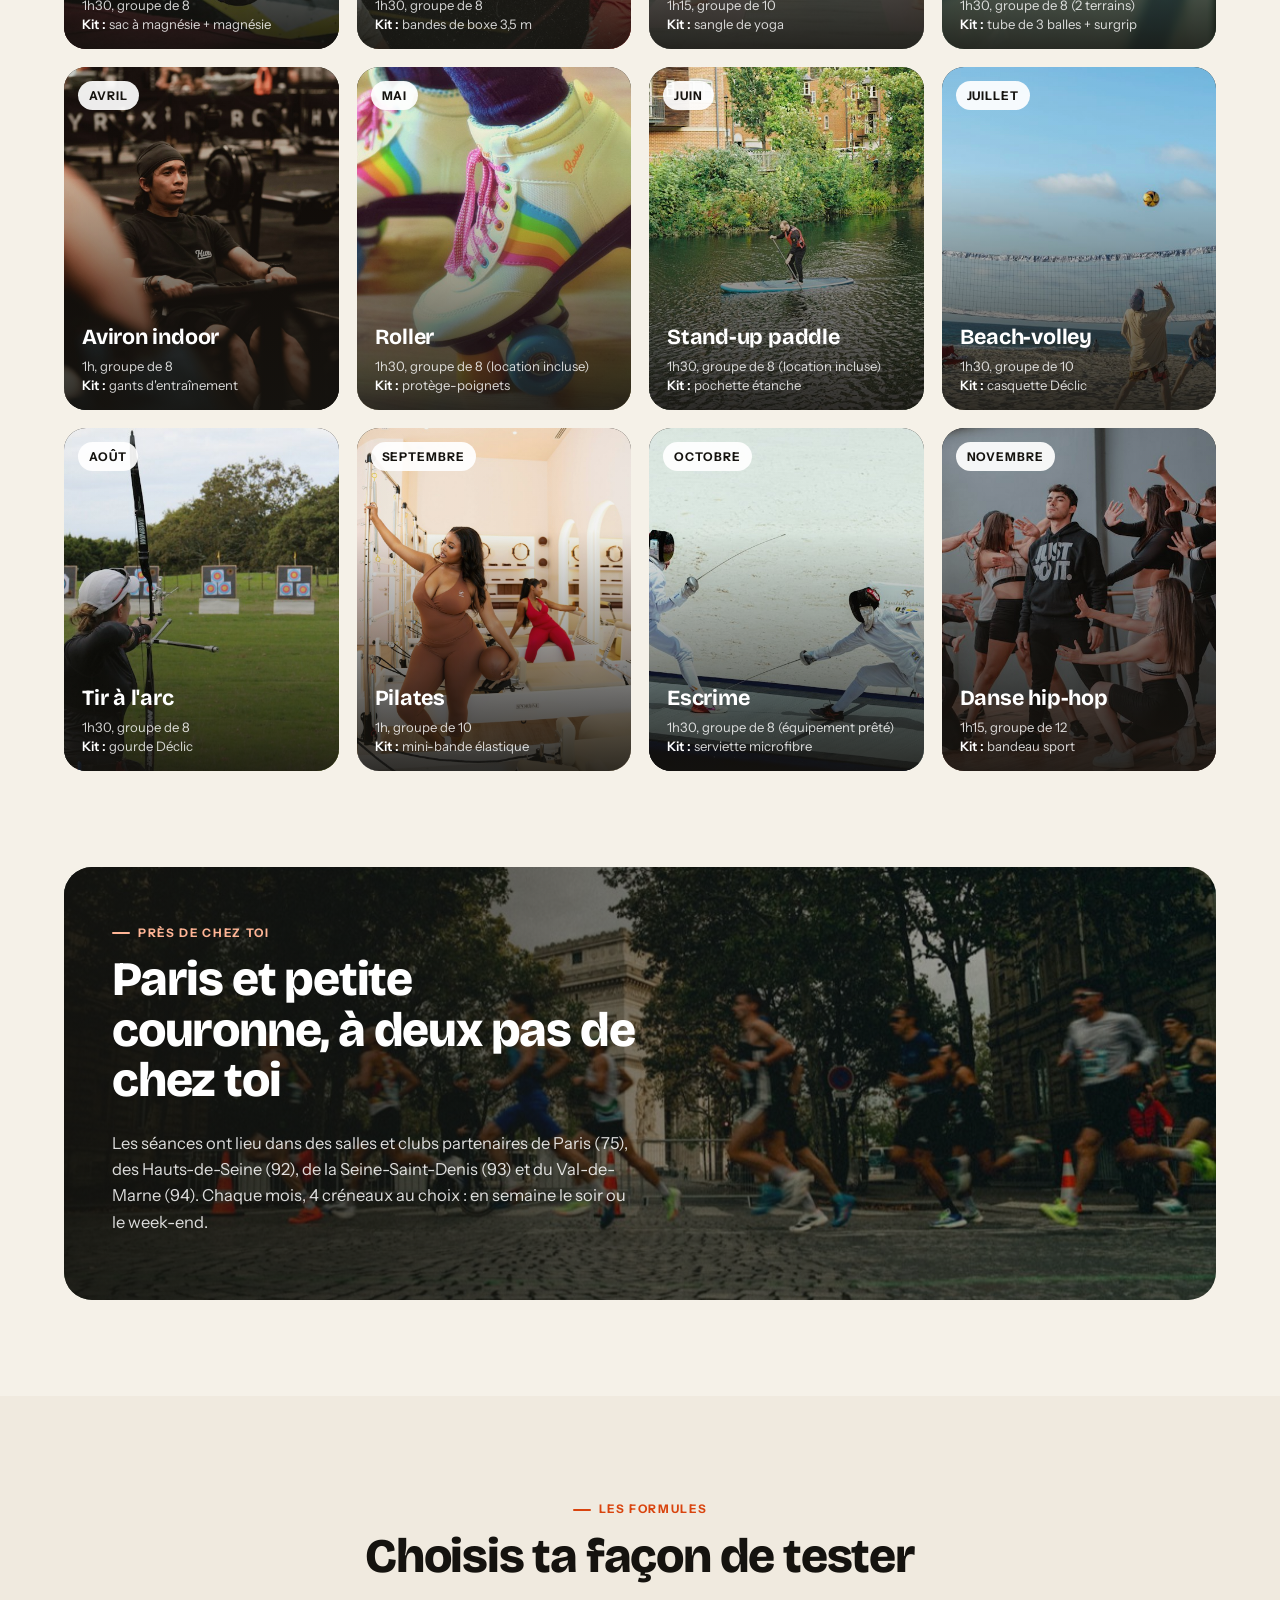
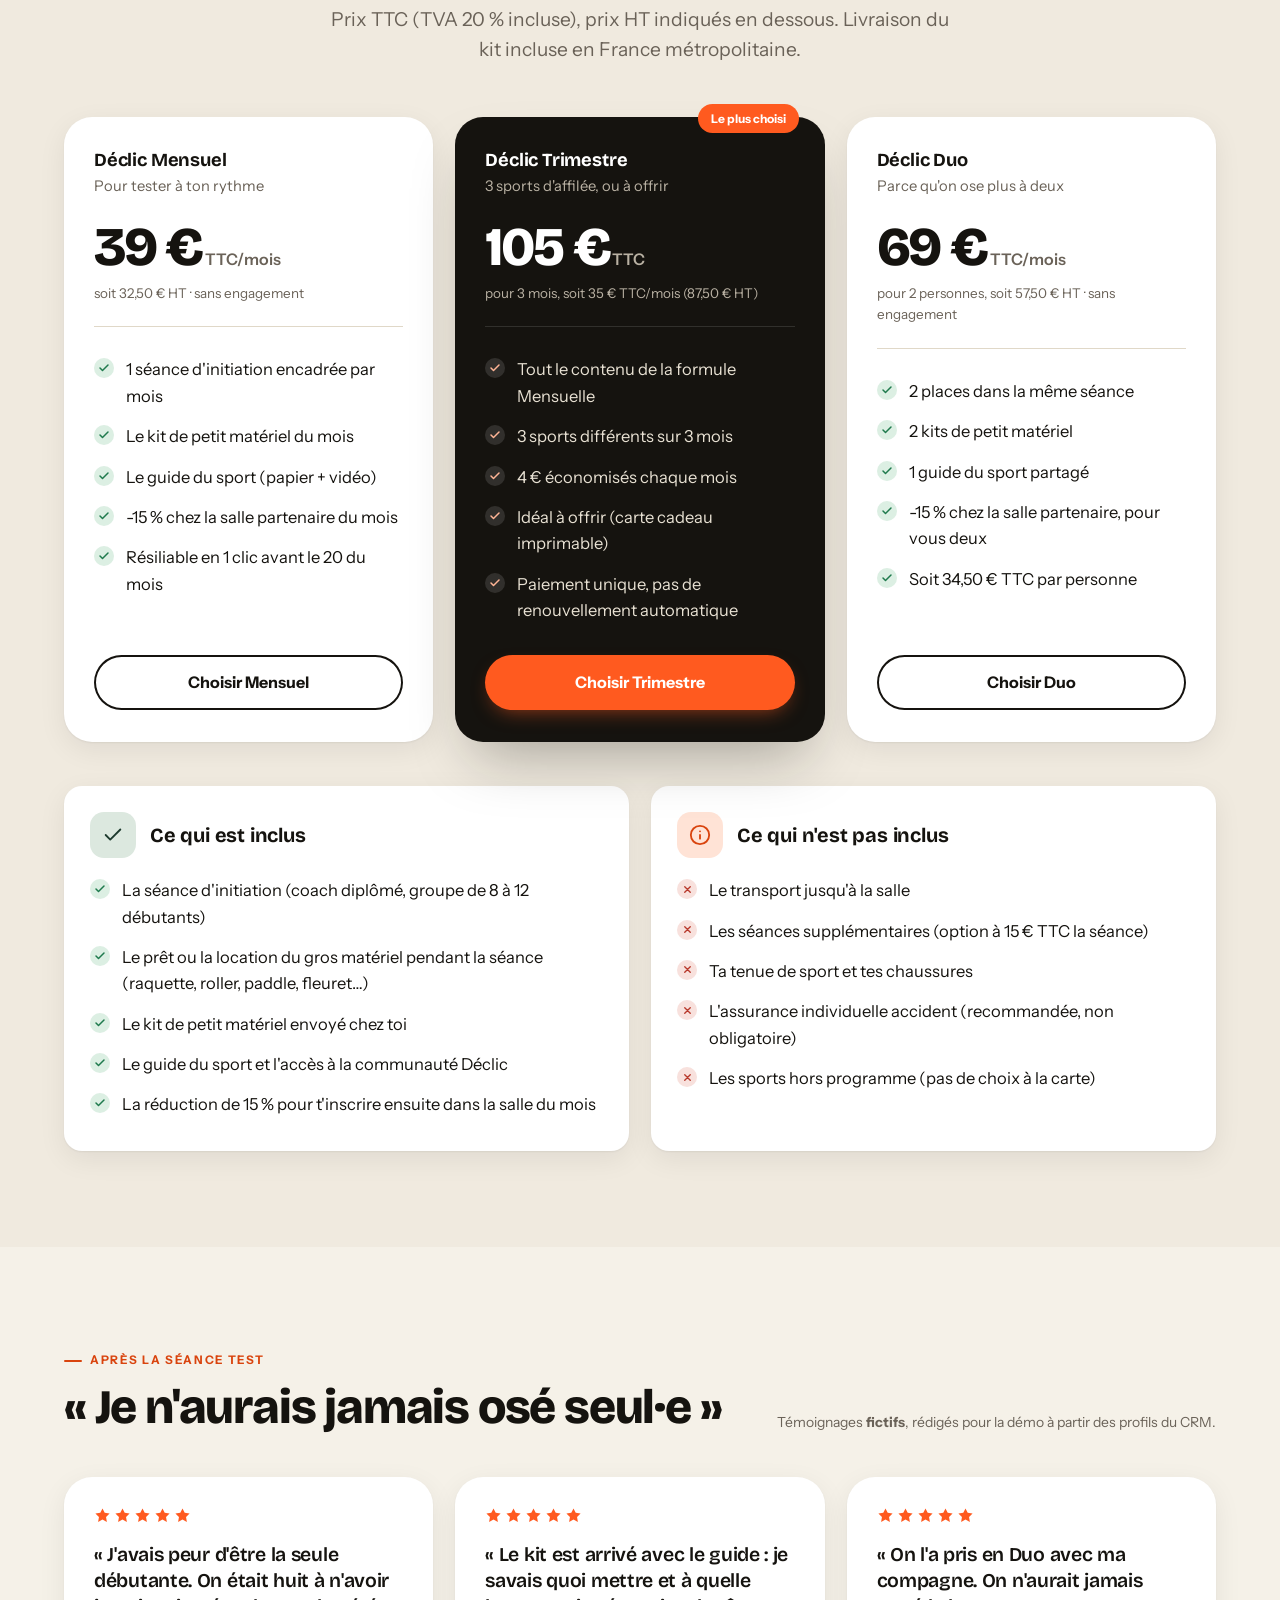
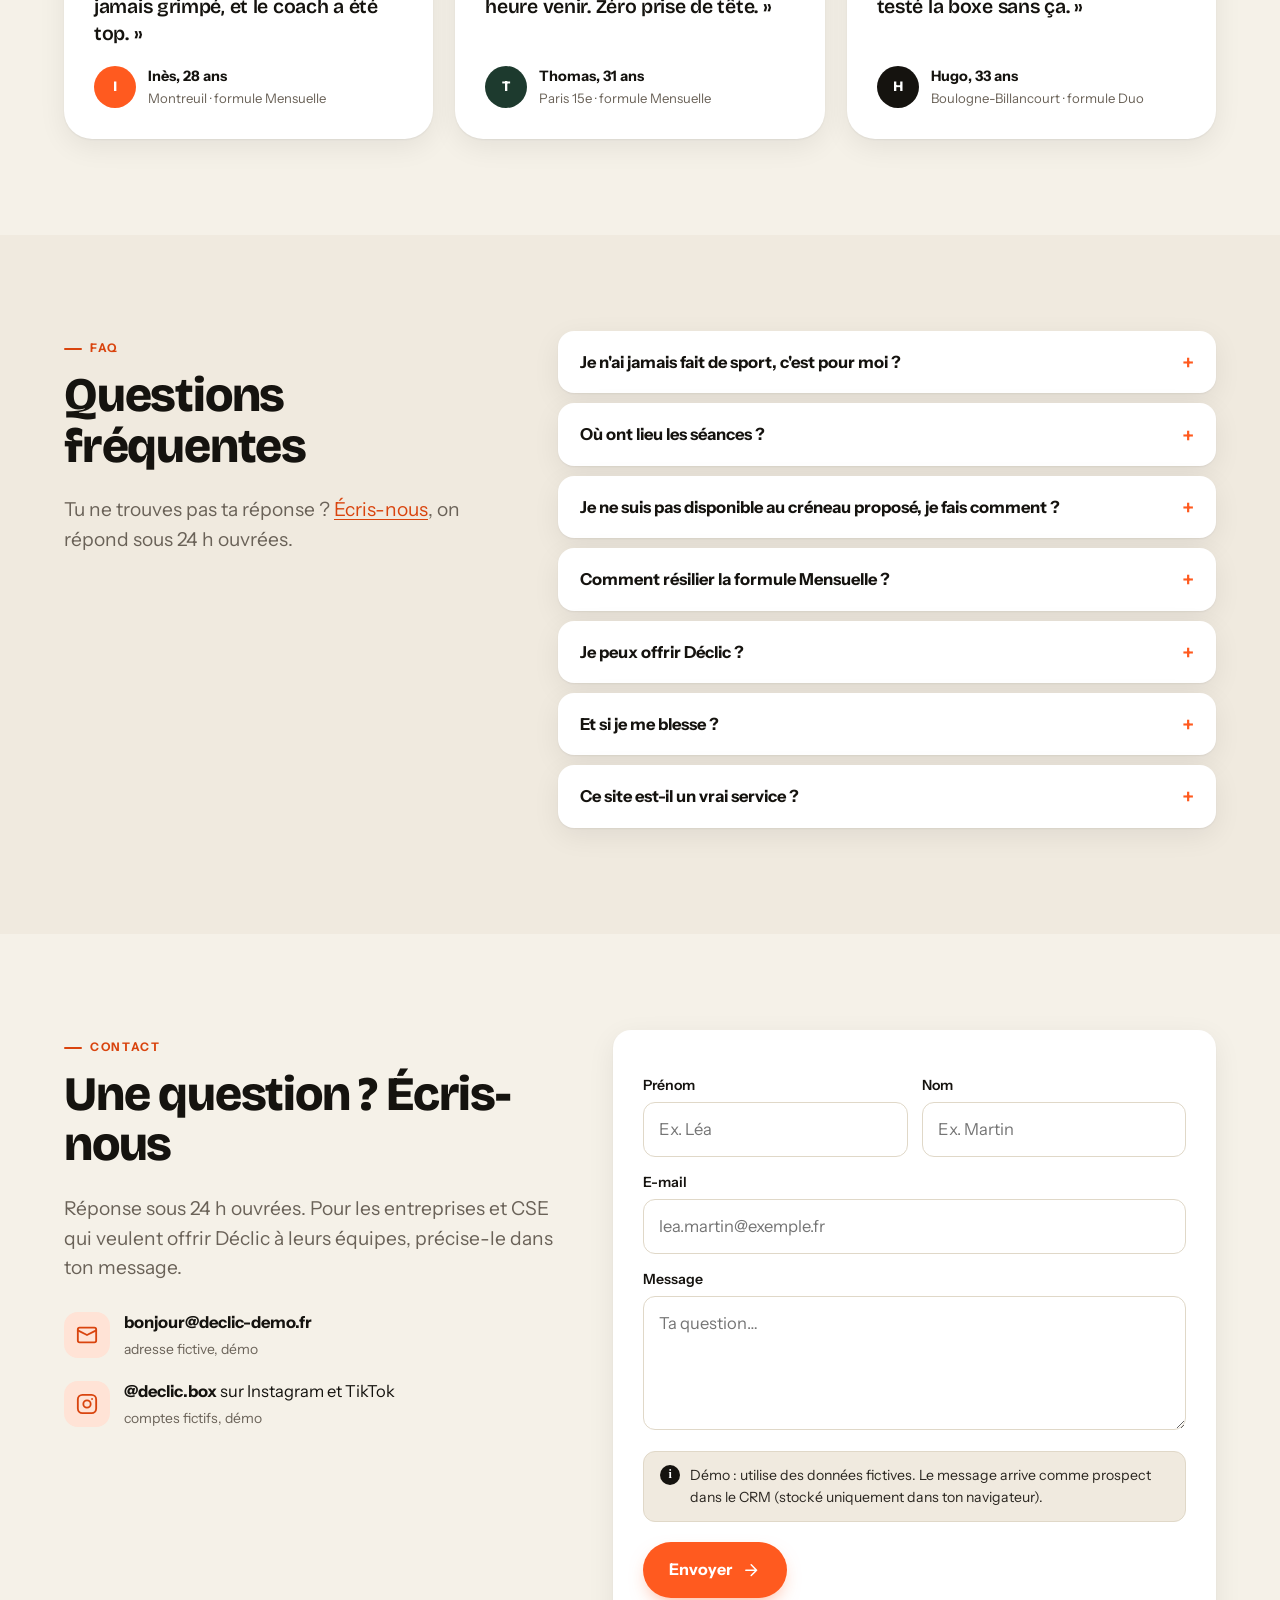
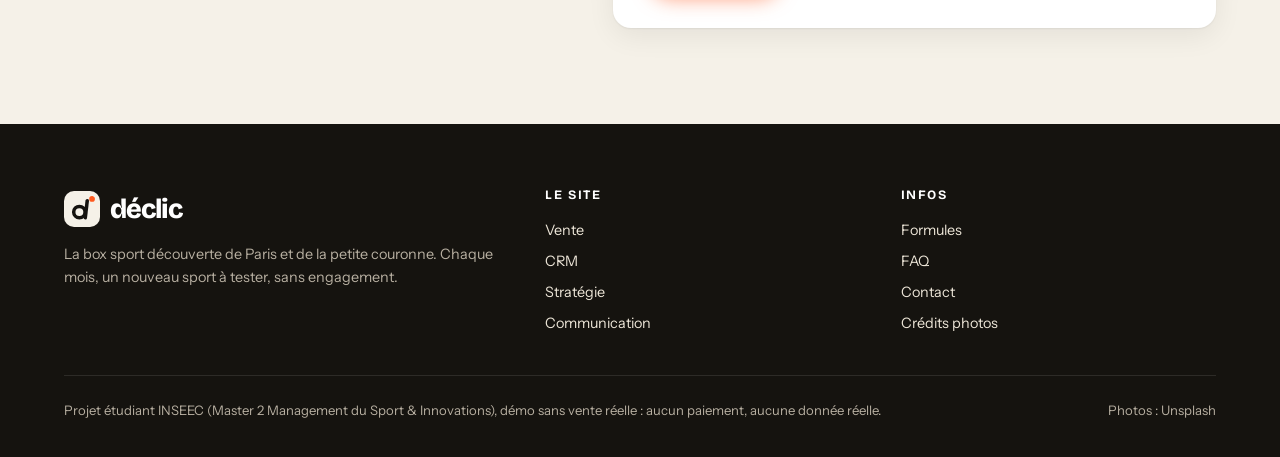
==== commit 7a428f22: "Add files via upload" ====
--- a/index.html
+++ b/index.html
@@ -5,10 +5,11 @@
 <meta name="viewport" content="width=device-width,initial-scale=1">
 <title>Déclic · La box qui te fait tester un nouveau sport chaque mois</title>
 <meta name="description" content="Déclic : chaque mois, un nouveau sport à tester à Paris avec une séance d'initiation encadrée, un kit et un guide. Projet étudiant INSEEC en mode démo.">
+<meta name="theme-color" content="#15130F">
 <link rel="icon" href="assets/favicon.svg" type="image/svg+xml">
 <link rel="preconnect" href="https://fonts.googleapis.com">
 <link rel="preconnect" href="https://fonts.gstatic.com" crossorigin>
-<link href="https://fonts.googleapis.com/css2?family=Poppins:wght@400;500;600;700;800&display=swap" rel="stylesheet">
+<link href="https://fonts.googleapis.com/css2?family=Bricolage+Grotesque:opsz,wght@12..96,500..800&family=Instrument+Sans:wght@400..700&display=swap" rel="stylesheet">
 <link rel="stylesheet" href="assets/style.css">
 <script src="assets/app.js"></script>
 </head>
@@ -16,79 +17,146 @@
 <div class="demo-banner" role="note">Projet étudiant INSEEC, démo sans vente réelle</div>
 <header class="site-header">
   <div class="wrap">
-    <a class="brand" href="index.html"><img src="assets/logo.svg" alt="Logo Déclic">Déclic</a>
-    <button class="menu-btn" aria-label="Ouvrir le menu">Menu</button>
-    <nav class="nav"><a href="index.html" class="active">Vente<span class="tag">Offre & achat</span></a><a href="crm.html" class="">CRM<span class="tag">Suivi clients</span></a><a href="strategie.html" class="">Stratégie<span class="tag">Pourquoi Déclic</span></a><a href="communication.html" class="">Communication<span class="tag">Comment vendre</span></a></nav>
+    <a class="brand" href="index.html"><img src="assets/logo.svg" alt="">déclic</a>
+    <button class="menu-btn" aria-label="Ouvrir le menu" aria-expanded="false">Menu</button>
+    <nav class="nav"><a href="index.html" class="active">Vente</a><a href="crm.html">CRM</a><a href="strategie.html">Stratégie</a><a href="communication.html">Communication</a><a href="commande.html" class="nav-cta">Commander</a></nav>
   </div>
 </header>
 <main>
+
+<!-- Hero -->
 <section class="hero">
   <div class="wrap hero-grid">
     <div>
-      <div class="eyebrow" style="color:var(--lime)">La box sport découverte · Paris</div>
-      <h1>Chaque mois, <em>un nouveau sport</em>. Zéro engagement, zéro galère.</h1>
+      <div class="eyebrow">Box sport découverte · Paris &amp; petite couronne</div>
+      <h1>Chaque mois, <em>un nouveau sport</em>. Sans engagement, sans galère.</h1>
       <p class="promise"><strong>Pour les 25-35 ans d'Île-de-France qui veulent se (re)mettre au sport sans savoir lequel choisir</strong> : Déclic organise chaque mois une séance d'initiation encadrée près de chez toi et t'envoie le kit pour la faire, pour que tu trouves enfin le sport qui te plaît, sans abonnement à l'aveugle.</p>
       <div class="cta-row">
-        <a class="btn" href="commande.html">Je commande ma box · 39 € TTC/mois</a>
-        <a class="btn light" href="#offres">Voir les formules</a>
-      </div>
-    </div>
-    <div class="hero-card" aria-label="Exemple de programme">
-      <div class="small muted" style="font-weight:700;margin-bottom:6px">Ton programme des 3 prochains mois</div>
-      <div class="month"><div class="dot" style="background:#FFE4DC">🧗</div><div><strong>Décembre · Escalade de bloc</strong><div class="small muted">Séance 1h30 en groupe de 8 · kit : sac à magnésie</div></div></div>
-      <div class="month"><div class="dot" style="background:#E3E8FF">🥊</div><div><strong>Janvier · Boxe anglaise</strong><div class="small muted">Séance 1h30 · kit : bandes de boxe</div></div></div>
-      <div class="month"><div class="dot" style="background:#EDF8C8">🧘</div><div><strong>Février · Yoga vinyasa</strong><div class="small muted">Séance 1h15 · kit : sangle de yoga</div></div></div>
-    </div>
-  </div>
-</section>
-
-<section>
-  <div class="wrap">
-    <div class="eyebrow">Comment ça marche</div>
-    <h2>3 étapes, et tu es sur le terrain</h2>
-    <div class="grid g3" style="margin-top:24px">
-      <div class="card"><div class="step-num">1</div><h3>Tu choisis ta formule</h3><p class="muted">Mensuelle sans engagement, trimestrielle ou en duo avec un·e ami·e. Tu indiques ton secteur (Paris ou petite couronne) et tes créneaux préférés.</p></div>
-      <div class="card"><div class="step-num">2</div><h3>Tu reçois ta box</h3><p class="muted">Avant le 1er du mois : le kit de petit matériel, le guide du sport (règles, vocabulaire, échauffement) et ton créneau réservé dans une salle partenaire.</p></div>
-      <div class="card"><div class="step-num">3</div><h3>Tu testes, tu kiffes (ou pas)</h3><p class="muted">Séance d'initiation encadrée par un coach diplômé, en petit groupe de débutants. Le sport te plaît ? Tu as une réduction pour t'inscrire dans la salle.</p></div>
-    </div>
-  </div>
-</section>
-
-<section class="alt">
-  <div class="wrap">
-    <div class="eyebrow">Le programme 2026-2027</div>
-    <h2>12 mois, 12 sports à découvrir</h2>
-    <p class="lead">Un sport différent chaque mois, choisi pour être accessible aux débutants et praticable en Île-de-France. Tu peux sauter un mois depuis ton espace (formule mensuelle).</p>
-    <div class="table-wrap" style="margin-top:20px">
-      <table>
-        <thead><tr><th>Mois</th><th>Sport</th><th>Séance</th><th>Dans le kit</th></tr></thead>
-        <tbody>
-          <tr><td>Décembre</td><td>🧗 Escalade de bloc</td><td>1h30, groupe de 8</td><td>Sac à magnésie + magnésie</td></tr>
-          <tr><td>Janvier</td><td>🥊 Boxe anglaise</td><td>1h30, groupe de 8</td><td>Bandes de boxe 3,5 m</td></tr>
-          <tr><td>Février</td><td>🧘 Yoga vinyasa</td><td>1h15, groupe de 10</td><td>Sangle de yoga</td></tr>
-          <tr><td>Mars</td><td>🎾 Padel</td><td>1h30, groupe de 8 (2 terrains)</td><td>Tube de 3 balles + surgrip</td></tr>
-          <tr><td>Avril</td><td>🚣 Aviron indoor</td><td>1h, groupe de 8</td><td>Gants d'entraînement</td></tr>
-          <tr><td>Mai</td><td>🛼 Roller</td><td>1h30, groupe de 8 (location incluse)</td><td>Protège-poignets</td></tr>
-          <tr><td>Juin</td><td>🏄 Stand-up paddle</td><td>1h30, groupe de 8 (location incluse)</td><td>Pochette étanche</td></tr>
-          <tr><td>Juillet</td><td>🏐 Beach-volley</td><td>1h30, groupe de 10</td><td>Casquette Déclic</td></tr>
-          <tr><td>Août</td><td>🏹 Tir à l'arc</td><td>1h30, groupe de 8</td><td>Gourde Déclic</td></tr>
-          <tr><td>Septembre</td><td>🤸 Pilates</td><td>1h, groupe de 10</td><td>Mini-bande élastique</td></tr>
-          <tr><td>Octobre</td><td>🤺 Escrime</td><td>1h30, groupe de 8 (équipement prêté)</td><td>Serviette microfibre</td></tr>
-          <tr><td>Novembre</td><td>💃 Danse hip-hop</td><td>1h15, groupe de 12</td><td>Bandeau sport</td></tr>
-        </tbody>
-      </table>
-    </div>
-  </div>
-</section>
-
-<section id="offres">
-  <div class="wrap">
-    <div class="eyebrow">Les formules</div>
-    <h2>Choisis ta façon de tester</h2>
-    <p class="lead">Prix affichés TTC (TVA 20 % incluse), prix HT indiqués en dessous. Livraison du kit incluse en France métropolitaine.</p>
-    <div class="grid g3" style="margin-top:28px">
-      <div class="card price-card">
+        <a class="btn" href="commande.html">Je commande ma box · 39 € TTC/mois <svg class="ic"><use href="assets/icons.svg#arrow"/></svg></a>
+        <a class="textlink" href="#programme">Voir les 12 sports</a>
+      </div>
+      <div class="trust">
+        <div><b>12</b><span>sports sur l'année</span></div>
+        <div><b>8 à 12</b><span>débutants par groupe</span></div>
+        <div><b>1 clic</b><span>pour résilier</span></div>
+      </div>
+    </div>
+    <div class="hero-photo">
+      <img src="assets/img/hero.jpg" alt="Trois amies se tapent dans la main en riant après une séance de sport" fetchpriority="high">
+      <div class="hero-sticker"><div><b>39 €</b><small>TTC / mois</small></div></div>
+      <div class="hero-ticket" aria-label="Prochaine séance">
+        <div class="t-top"><span>Prochaine séance</span><span style="color:var(--accent-d)">Décembre</span></div>
+        <strong>Escalade de bloc</strong>
+        <div class="t-meta">
+          <span><svg class="ic"><use href="assets/icons.svg#calendar"/></svg>Samedi 5 décembre · 10h</span>
+          <span><svg class="ic"><use href="assets/icons.svg#pin"/></svg>Salle partenaire · Paris 11e</span>
+        </div>
+        <div class="seats" aria-label="6 places réservées sur 8"><i></i><i></i><i></i><i></i><i></i><i></i><i class="free"></i><i class="free"></i></div>
+        <div class="small muted" style="margin-top:6px">6 places réservées sur 8 (démo)</div>
+      </div>
+    </div>
+  </div>
+</section>
+
+<div class="marquee" aria-hidden="true"><div class="marquee-track">
+  <span>Escalade</span><span>Boxe anglaise</span><span>Yoga</span><span>Padel</span><span>Aviron indoor</span><span>Roller</span><span>Stand-up paddle</span><span>Beach-volley</span><span>Tir à l'arc</span><span>Pilates</span><span>Escrime</span><span>Hip-hop</span>
+  <span>Escalade</span><span>Boxe anglaise</span><span>Yoga</span><span>Padel</span><span>Aviron indoor</span><span>Roller</span><span>Stand-up paddle</span><span>Beach-volley</span><span>Tir à l'arc</span><span>Pilates</span><span>Escrime</span><span>Hip-hop</span>
+</div></div>
+
+<!-- Comment ça marche -->
+<section id="comment">
+  <div class="wrap how">
+    <div class="how-photo reveal">
+      <img src="assets/img/coach.jpg" alt="Une coach corrige la position d'un débutant pendant une séance" loading="lazy">
+      <span class="caption">Un coach diplômé, un groupe 100 % débutants</span>
+    </div>
+    <div class="reveal">
+      <div class="eyebrow">Comment ça marche</div>
+      <h2>3 étapes, et tu es sur le terrain</h2>
+      <p class="lead">On s'occupe du choix du sport, de la salle, du créneau et du matériel. Toi, tu viens.</p>
+      <div class="steps-list">
+        <div class="step"><div class="n">01</div><div><h3>Tu choisis ta formule</h3><p>Mensuelle sans engagement, trimestrielle ou en duo avec un·e ami·e. Tu indiques ton secteur (Paris ou petite couronne) et tes créneaux préférés.</p></div></div>
+        <div class="step"><div class="n">02</div><div><h3>Tu reçois ta box</h3><p>Avant le 1er du mois : le kit de petit matériel, le guide du sport (règles, vocabulaire, échauffement) et ton créneau réservé dans une salle partenaire.</p></div></div>
+        <div class="step"><div class="n">03</div><div><h3>Tu testes, tu kiffes (ou pas)</h3><p>Séance d'initiation encadrée par un coach diplômé, en petit groupe de débutants. Le sport te plaît ? Tu as -15 % pour t'inscrire dans la salle.</p></div></div>
+      </div>
+    </div>
+  </div>
+</section>
+
+<!-- La box -->
+<section class="alt" id="box">
+  <div class="wrap">
+    <div class="section-head reveal">
+      <div><div class="eyebrow">Dans ta box chaque mois</div><h2>Une séance, un kit, un guide</h2></div>
+      <p class="lead">Tout ce qu'il faut pour oser pousser la porte d'une salle, même quand on n'a jamais pratiqué.</p>
+    </div>
+    <div class="box-grid">
+      <article class="box-tile reveal">
+        <div class="ph"><img src="assets/img/groupe-escalade.jpg" alt="Un petit groupe de débutants devant un mur d'escalade de bloc" loading="lazy"><span class="num">01 · La séance</span></div>
+        <div class="body"><h3>Une initiation encadrée</h3><p>1h à 1h30 avec un coach diplômé, en groupe de 8 à 12 débutants, dans une salle partenaire près de chez toi. Le gros matériel est prêté.</p></div>
+      </article>
+      <article class="box-tile reveal">
+        <div class="ph"><img src="assets/img/kit-magnesie.jpg" alt="Un sac à magnésie d'escalade, le kit du mois de décembre" loading="lazy"><span class="num">02 · Le kit</span></div>
+        <div class="body"><h3>Le petit matériel du mois</h3><p>Envoyé chez toi avant la séance : sac à magnésie en décembre, bandes de boxe en janvier, sangle de yoga en février… Tu le gardes.</p></div>
+      </article>
+      <article class="box-tile reveal">
+        <div class="ph"><div class="guide-mock"><div><small>Guide Déclic n°1</small><strong>L'escalade de bloc, sans stress</strong></div><ul><li>Les règles et le vocabulaire</li><li>L'échauffement en 8 minutes</li><li>Quoi porter, quoi apporter</li><li>Où continuer près de chez toi</li></ul></div><span class="num">03 · Le guide</span></div>
+        <div class="body"><h3>Le guide pour ne pas arriver perdu·e</h3><p>Un livret papier et une vidéo de 5 minutes : tu sais quoi faire avant, pendant et après la séance.</p></div>
+      </article>
+    </div>
+  </div>
+</section>
+
+<!-- Programme -->
+<section id="programme">
+  <div class="wrap">
+    <div class="section-head reveal">
+      <div><div class="eyebrow">Le programme 2026-2027</div><h2>12 mois, 12 sports à découvrir</h2></div>
+      <p class="lead">Des sports accessibles aux débutants et praticables en Île-de-France. Tu peux sauter un mois depuis ton espace (formule mensuelle).</p>
+    </div>
+    <div class="sports">
+      <article class="sport next reveal"><img src="assets/img/escalade.jpg" alt="Une grimpeuse sur un mur d'escalade de bloc" loading="lazy"><span class="m">Décembre</span><div class="c"><h3>Escalade de bloc</h3><p>1h30, groupe de 8<br><b>Kit :</b> sac à magnésie + magnésie</p></div></article>
+      <article class="sport reveal"><img src="assets/img/boxe.jpg" alt="Un coach tient les pattes d'ours pendant un exercice de boxe" loading="lazy"><span class="m">Janvier</span><div class="c"><h3>Boxe anglaise</h3><p>1h30, groupe de 8<br><b>Kit :</b> bandes de boxe 3,5 m</p></div></article>
+      <article class="sport reveal"><img src="assets/img/yoga.jpg" alt="Un petit groupe s'étire dans un studio de yoga" loading="lazy"><span class="m">Février</span><div class="c"><h3>Yoga vinyasa</h3><p>1h15, groupe de 10<br><b>Kit :</b> sangle de yoga</p></div></article>
+      <article class="sport reveal"><img src="assets/img/padel.jpg" alt="Une raquette de padel sur un terrain" loading="lazy"><span class="m">Mars</span><div class="c"><h3>Padel</h3><p>1h30, groupe de 8 (2 terrains)<br><b>Kit :</b> tube de 3 balles + surgrip</p></div></article>
+      <article class="sport reveal"><img src="assets/img/aviron.jpg" alt="Un homme sur un rameur dans une salle de sport" loading="lazy"><span class="m">Avril</span><div class="c"><h3>Aviron indoor</h3><p>1h, groupe de 8<br><b>Kit :</b> gants d'entraînement</p></div></article>
+      <article class="sport reveal"><img src="assets/img/roller.jpg" alt="Des patins à roulettes colorés sur un parquet" loading="lazy"><span class="m">Mai</span><div class="c"><h3>Roller</h3><p>1h30, groupe de 8 (location incluse)<br><b>Kit :</b> protège-poignets</p></div></article>
+      <article class="sport reveal"><img src="assets/img/paddle.jpg" alt="Un homme fait du stand-up paddle sur une rivière en ville" loading="lazy"><span class="m">Juin</span><div class="c"><h3>Stand-up paddle</h3><p>1h30, groupe de 8 (location incluse)<br><b>Kit :</b> pochette étanche</p></div></article>
+      <article class="sport reveal"><img src="assets/img/beach-volley.jpg" alt="Des amis jouent au beach-volley" loading="lazy"><span class="m">Juillet</span><div class="c"><h3>Beach-volley</h3><p>1h30, groupe de 10<br><b>Kit :</b> casquette Déclic</p></div></article>
+      <article class="sport reveal"><img src="assets/img/tir-arc.jpg" alt="Une femme vise une cible au tir à l'arc" loading="lazy"><span class="m">Août</span><div class="c"><h3>Tir à l'arc</h3><p>1h30, groupe de 8<br><b>Kit :</b> gourde Déclic</p></div></article>
+      <article class="sport reveal"><img src="assets/img/pilates.jpg" alt="Deux femmes sur des machines de pilates dans un studio" loading="lazy"><span class="m">Septembre</span><div class="c"><h3>Pilates</h3><p>1h, groupe de 10<br><b>Kit :</b> mini-bande élastique</p></div></article>
+      <article class="sport reveal"><img src="assets/img/escrime.jpg" alt="Deux escrimeurs en tenue blanche s'affrontent au fleuret" loading="lazy"><span class="m">Octobre</span><div class="c"><h3>Escrime</h3><p>1h30, groupe de 8 (équipement prêté)<br><b>Kit :</b> serviette microfibre</p></div></article>
+      <article class="sport reveal"><img src="assets/img/hip-hop.jpg" alt="Un groupe de danseurs de hip-hop" loading="lazy"><span class="m">Novembre</span><div class="c"><h3>Danse hip-hop</h3><p>1h15, groupe de 12<br><b>Kit :</b> bandeau sport</p></div></article>
+    </div>
+  </div>
+</section>
+
+<!-- Paris -->
+<section style="padding-top:0">
+  <div class="wrap">
+    <div class="banner-photo reveal">
+      <img src="assets/img/paris.jpg" alt="Des coureurs passent devant l'Arc de Triomphe à Paris" loading="lazy">
+      <div class="in">
+        <div class="eyebrow" style="color:var(--peach)">Près de chez toi</div>
+        <h2>Paris et petite couronne, à deux pas de chez toi</h2>
+        <p>Les séances ont lieu dans des salles et clubs partenaires de Paris (75), des Hauts-de-Seine (92), de la Seine-Saint-Denis (93) et du Val-de-Marne (94). Chaque mois, 4 créneaux au choix : en semaine le soir ou le week-end.</p>
+      </div>
+    </div>
+  </div>
+</section>
+
+<!-- Formules -->
+<section class="alt" id="offres">
+  <div class="wrap">
+    <div class="center reveal" style="margin-bottom:52px">
+      <div class="eyebrow">Les formules</div>
+      <h2>Choisis ta façon de tester</h2>
+      <p class="lead">Prix TTC (TVA 20 % incluse), prix HT indiqués en dessous. Livraison du kit incluse en France métropolitaine.</p>
+    </div>
+    <div class="pricing">
+      <div class="price-card reveal">
         <h3>Déclic Mensuel</h3>
+        <div class="for">Pour tester à ton rythme</div>
         <div class="price">39 €<small> TTC/mois</small></div>
         <div class="ht">soit 32,50 € HT · sans engagement</div>
         <ul class="list">
@@ -100,9 +168,10 @@
         </ul>
         <a class="btn secondary" href="commande.html?formule=mensuel">Choisir Mensuel</a>
       </div>
-      <div class="card price-card featured">
+      <div class="price-card featured reveal">
         <span class="badge">Le plus choisi</span>
         <h3>Déclic Trimestre</h3>
+        <div class="for">3 sports d'affilée, ou à offrir</div>
         <div class="price">105 €<small> TTC</small></div>
         <div class="ht">pour 3 mois, soit 35 € TTC/mois (87,50 € HT)</div>
         <ul class="list">
@@ -114,8 +183,9 @@
         </ul>
         <a class="btn" href="commande.html?formule=trimestre">Choisir Trimestre</a>
       </div>
-      <div class="card price-card">
+      <div class="price-card reveal">
         <h3>Déclic Duo</h3>
+        <div class="for">Parce qu'on ose plus à deux</div>
         <div class="price">69 €<small> TTC/mois</small></div>
         <div class="ht">pour 2 personnes, soit 57,50 € HT · sans engagement</div>
         <ul class="list">
@@ -129,10 +199,10 @@
       </div>
     </div>
 
-    <div class="grid g2" style="margin-top:28px">
-      <div class="card">
-        <h3>✅ Ce qui est inclus</h3>
-        <ul class="list">
+    <div class="grid g2" style="margin-top:44px">
+      <div class="card reveal">
+        <div style="display:flex;gap:14px;align-items:center;margin-bottom:12px"><span class="ic-badge green"><svg class="ic"><use href="assets/icons.svg#check"/></svg></span><h3 style="margin:0">Ce qui est inclus</h3></div>
+        <ul class="list" style="margin:0">
           <li>La séance d'initiation (coach diplômé, groupe de 8 à 12 débutants)</li>
           <li>Le prêt ou la location du gros matériel pendant la séance (raquette, roller, paddle, fleuret…)</li>
           <li>Le kit de petit matériel envoyé chez toi</li>
@@ -140,9 +210,9 @@
           <li>La réduction de 15 % pour t'inscrire ensuite dans la salle du mois</li>
         </ul>
       </div>
-      <div class="card">
-        <h3>❌ Ce qui n'est pas inclus</h3>
-        <ul class="list no">
+      <div class="card reveal">
+        <div style="display:flex;gap:14px;align-items:center;margin-bottom:12px"><span class="ic-badge"><svg class="ic"><use href="assets/icons.svg#info"/></svg></span><h3 style="margin:0">Ce qui n'est pas inclus</h3></div>
+        <ul class="list no" style="margin:0">
           <li>Le transport jusqu'à la salle</li>
           <li>Les séances supplémentaires (option à 15 € TTC la séance)</li>
           <li>Ta tenue de sport et tes chaussures</li>
@@ -154,11 +224,42 @@
   </div>
 </section>
 
+<!-- Témoignages -->
+<section>
+  <div class="wrap">
+    <div class="section-head reveal">
+      <div><div class="eyebrow">Après la séance test</div><h2>« Je n'aurais jamais osé seul·e »</h2></div>
+      <p class="lead small">Témoignages <strong>fictifs</strong>, rédigés pour la démo à partir des profils du CRM.</p>
+    </div>
+    <div class="quotes">
+      <figure class="quote reveal" style="margin:0">
+        <div class="stars"><svg class="ic"><use href="assets/icons.svg#star"/></svg><svg class="ic"><use href="assets/icons.svg#star"/></svg><svg class="ic"><use href="assets/icons.svg#star"/></svg><svg class="ic"><use href="assets/icons.svg#star"/></svg><svg class="ic"><use href="assets/icons.svg#star"/></svg></div>
+        <blockquote>« J'avais peur d'être la seule débutante. On était huit à n'avoir jamais grimpé, et le coach a été top. »</blockquote>
+        <figcaption class="who"><i style="background:var(--accent)">I</i><div><b>Inès, 28 ans</b><span>Montreuil · formule Mensuelle</span></div></figcaption>
+      </figure>
+      <figure class="quote reveal" style="margin:0">
+        <div class="stars"><svg class="ic"><use href="assets/icons.svg#star"/></svg><svg class="ic"><use href="assets/icons.svg#star"/></svg><svg class="ic"><use href="assets/icons.svg#star"/></svg><svg class="ic"><use href="assets/icons.svg#star"/></svg><svg class="ic"><use href="assets/icons.svg#star"/></svg></div>
+        <blockquote>« Le kit est arrivé avec le guide : je savais quoi mettre et à quelle heure venir. Zéro prise de tête. »</blockquote>
+        <figcaption class="who"><i style="background:var(--forest)">T</i><div><b>Thomas, 31 ans</b><span>Paris 15e · formule Mensuelle</span></div></figcaption>
+      </figure>
+      <figure class="quote reveal" style="margin:0">
+        <div class="stars"><svg class="ic"><use href="assets/icons.svg#star"/></svg><svg class="ic"><use href="assets/icons.svg#star"/></svg><svg class="ic"><use href="assets/icons.svg#star"/></svg><svg class="ic"><use href="assets/icons.svg#star"/></svg><svg class="ic"><use href="assets/icons.svg#star"/></svg></div>
+        <blockquote>« On l'a pris en Duo avec ma compagne. On n'aurait jamais testé la boxe sans ça. »</blockquote>
+        <figcaption class="who"><i style="background:var(--ink)">H</i><div><b>Hugo, 33 ans</b><span>Boulogne-Billancourt · formule Duo</span></div></figcaption>
+      </figure>
+    </div>
+  </div>
+</section>
+
+<!-- FAQ -->
 <section class="alt" id="faq">
-  <div class="wrap">
-    <div class="eyebrow">FAQ</div>
-    <h2>Questions fréquentes</h2>
-    <div style="margin-top:20px;max-width:820px">
+  <div class="wrap faq-grid">
+    <div class="reveal">
+      <div class="eyebrow">FAQ</div>
+      <h2>Questions fréquentes</h2>
+      <p class="lead">Tu ne trouves pas ta réponse ? <a href="#contact">Écris-nous</a>, on répond sous 24 h ouvrées.</p>
+    </div>
+    <div class="reveal">
       <details><summary>Je n'ai jamais fait de sport, c'est pour moi ?</summary><p>Oui. Chaque séance est une initiation pour débutants complets, en petit groupe et sans esprit de compétition. Le coach adapte les exercices à ton niveau.</p></details>
       <details><summary>Où ont lieu les séances ?</summary><p>Dans des salles et clubs partenaires à Paris et en petite couronne (92, 93, 94). À la commande, tu indiques ton secteur et on te propose le créneau le plus proche.</p></details>
       <details><summary>Je ne suis pas disponible au créneau proposé, je fais comment ?</summary><p>Chaque mois, 4 créneaux sont proposés (semaine en soirée et week-end). Tu peux changer de créneau jusqu'à 48 h avant la séance depuis ton espace.</p></details>
@@ -170,24 +271,27 @@
   </div>
 </section>
 
+<!-- Contact -->
 <section id="contact">
-  <div class="wrap grid g2" style="align-items:start">
-    <div>
+  <div class="wrap contact">
+    <div class="reveal">
       <div class="eyebrow">Contact</div>
       <h2>Une question ? Écris-nous</h2>
-      <p class="muted">Réponse sous 24 h ouvrées. Pour les entreprises et CSE qui veulent offrir Déclic à leurs équipes, précise-le dans ton message.</p>
-      <p><strong>E-mail :</strong> bonjour@declic-demo.fr <span class="small muted">(adresse fictive, démo)</span><br>
-      <strong>Instagram / TikTok :</strong> @declic.box <span class="small muted">(comptes fictifs, démo)</span></p>
-    </div>
-    <form class="card" id="contactForm">
+      <p class="lead">Réponse sous 24 h ouvrées. Pour les entreprises et CSE qui veulent offrir Déclic à leurs équipes, précise-le dans ton message.</p>
+      <div class="contact-info">
+        <div><span class="ic-badge"><svg class="ic"><use href="assets/icons.svg#mail"/></svg></span><div><b>bonjour@declic-demo.fr</b><br><span class="small muted">adresse fictive, démo</span></div></div>
+        <div><span class="ic-badge"><svg class="ic"><use href="assets/icons.svg#instagram"/></svg></span><div><b>@declic.box</b> sur Instagram et TikTok<br><span class="small muted">comptes fictifs, démo</span></div></div>
+      </div>
+    </div>
+    <form class="card reveal" id="contactForm" style="padding:30px">
       <div class="form-row">
         <div><label for="cPrenom">Prénom</label><input id="cPrenom" required placeholder="Ex. Léa"></div>
         <div><label for="cNom">Nom</label><input id="cNom" required placeholder="Ex. Martin"></div>
       </div>
       <label for="cMail">E-mail</label><input id="cMail" type="email" required placeholder="lea.martin@exemple.fr">
       <label for="cMsg">Message</label><textarea id="cMsg" rows="4" required placeholder="Ta question…"></textarea>
-      <p class="notice small" style="margin-top:12px">Démo : utilise des données fictives. Le message arrive comme prospect dans le CRM (stocké uniquement dans ton navigateur).</p>
-      <button class="btn" type="submit">Envoyer</button>
+      <p class="notice small" style="margin-top:14px">Démo : utilise des données fictives. Le message arrive comme prospect dans le CRM (stocké uniquement dans ton navigateur).</p>
+      <button class="btn" type="submit" style="margin-top:6px">Envoyer <svg class="ic"><use href="assets/icons.svg#arrow"/></svg></button>
       <div id="contactOk" class="success" style="display:none;margin-top:12px">Merci ! Ton message a bien été envoyé (démo). Il apparaît dans le <a href="crm.html">CRM</a>, étape « Nouveau ».</div>
     </form>
   </div>
@@ -205,10 +309,13 @@
 
 </main>
 <footer class="site-footer">
-  <div class="wrap">
-    <div><strong style="color:#fff">Déclic</strong> · La box sport découverte · Paris & petite couronne<br>
-    Projet étudiant INSEEC (Master 2 Management du Sport & Innovations), démo sans vente réelle : aucun paiement, aucune donnée réelle.</div>
-    <div><a href="index.html">Vente</a> · <a href="crm.html">CRM</a> · <a href="strategie.html">Stratégie</a> · <a href="communication.html">Communication</a></div>
+  <div class="wrap foot">
+    <div class="foot-grid">
+      <div><div class="foot-brand"><img src="assets/logo.svg" alt="">déclic</div><p>La box sport découverte de Paris et de la petite couronne. Chaque mois, un nouveau sport à tester, sans engagement.</p></div>
+      <div class="foot-col"><h4>Le site</h4><a href="index.html">Vente</a><a href="crm.html">CRM</a><a href="strategie.html">Stratégie</a><a href="communication.html">Communication</a></div>
+      <div class="foot-col"><h4>Infos</h4><a href="index.html#offres">Formules</a><a href="index.html#faq">FAQ</a><a href="index.html#contact">Contact</a><a href="communication.html#credits">Crédits photos</a></div>
+    </div>
+    <div class="foot-bottom"><span>Projet étudiant INSEEC (Master 2 Management du Sport &amp; Innovations), démo sans vente réelle : aucun paiement, aucune donnée réelle.</span><span>Photos : Unsplash</span></div>
   </div>
 </footer>
 </body>
--- a/assets/style.css
+++ b/assets/style.css
@@ -1,191 +1,428 @@
+/* ==========================================================
+   Déclic · feuille de style
+   Identité : noir chaud, crème, orange « déclic »
+   Titres : Bricolage Grotesque · Texte : Instrument Sans
+   ========================================================== */
 :root{
-  --navy:#14213D; --navy2:#1F3160; --coral:#FF6B4A; --coral-d:#E4532F;
-  --lime:#D7F75B; --cream:#FFF8F0; --ink:#1B1B1F; --muted:#5D6275;
-  --line:#E6E1D8; --white:#fff; --ok:#1E9E6A; --ko:#C8403A; --warn:#E3A008;
-  --r:16px; --shadow:0 6px 24px rgba(20,33,61,.08);
+  --ink:#15130F; --ink2:#2A2620; --paper:#F5F1E8; --sand:#EAE3D4; --sand2:#F0EADF;
+  --accent:#FF5A1F; --accent-d:#D9440E; --accent-soft:#FFE3D6; --peach:#FFB596;
+  --forest:#1D3A2E; --forest-soft:#DCE8DF;
+  --muted:#6A6258; --line:#E0D8C8; --white:#fff;
+  --ok:#1F7A4D; --ok-soft:#DCEFE3; --ko:#B8392C; --ko-soft:#F8E1DD;
+  --r:18px; --r-lg:28px;
+  --shadow:0 1px 2px rgba(21,19,15,.06),0 8px 28px rgba(21,19,15,.07);
+  --shadow-lg:0 30px 60px -20px rgba(21,19,15,.35);
+  --f-title:"Bricolage Grotesque",system-ui,-apple-system,"Segoe UI",sans-serif;
+  --f-body:"Instrument Sans",system-ui,-apple-system,"Segoe UI",Roboto,sans-serif;
+  /* alias de l'ancienne charte (styles en ligne) */
+  --navy:var(--ink); --navy2:var(--ink2); --coral:var(--accent); --coral-d:var(--accent-d); --lime:var(--peach); --cream:var(--paper);
 }
 *{box-sizing:border-box}
-html{scroll-behavior:smooth}
-body{margin:0;font-family:"Poppins",system-ui,-apple-system,Segoe UI,Roboto,sans-serif;color:var(--ink);background:var(--cream);line-height:1.55;font-size:16px}
+html{scroll-behavior:smooth;-webkit-text-size-adjust:100%}
+body{margin:0;font-family:var(--f-body);color:var(--ink);background:var(--paper);line-height:1.6;font-size:16.5px;-webkit-font-smoothing:antialiased}
 img{max-width:100%;display:block}
-a{color:var(--coral-d)}
-h1,h2,h3,h4{font-family:"Poppins",system-ui,sans-serif;line-height:1.15;margin:0 0 .5em;color:var(--navy)}
-h1{font-size:clamp(2rem,5vw,3.4rem);font-weight:800;letter-spacing:-.02em}
-h2{font-size:clamp(1.5rem,3.4vw,2.2rem);font-weight:800;letter-spacing:-.01em}
-h3{font-size:1.2rem;font-weight:700}
+a{color:var(--accent-d);text-underline-offset:3px}
+h1,h2,h3,h4{font-family:var(--f-title);line-height:1.05;margin:0 0 .5em;color:var(--ink);font-weight:800;letter-spacing:-.025em}
+h1{font-size:clamp(2.4rem,6vw,4.6rem)}
+h2{font-size:clamp(1.9rem,4.2vw,3rem)}
+h3{font-size:1.25rem;font-weight:700;letter-spacing:-.01em;line-height:1.2}
+h4{font-size:1rem;font-weight:700;letter-spacing:0}
 p{margin:0 0 1em}
-.wrap{max-width:1140px;margin:0 auto;padding:0 20px}
-section{padding:56px 0}
-.eyebrow{text-transform:uppercase;letter-spacing:.12em;font-size:.78rem;font-weight:700;color:var(--coral-d);margin-bottom:.6em}
-.lead{font-size:1.15rem;color:var(--muted);max-width:720px}
+::selection{background:var(--accent);color:#fff}
+.wrap{max-width:1200px;margin:0 auto;padding:0 24px}
+section{padding:96px 0}
+@media (max-width:700px){section{padding:64px 0}.wrap{padding:0 18px}body{font-size:16px}}
+.eyebrow{display:inline-flex;align-items:center;gap:8px;text-transform:uppercase;letter-spacing:.14em;font-size:.74rem;font-weight:700;color:var(--accent-d);margin-bottom:1em}
+.eyebrow::before{content:"";width:18px;height:2px;background:currentColor;border-radius:2px}
+.lead{font-size:1.2rem;color:var(--muted);max-width:640px;line-height:1.55}
 .muted{color:var(--muted)}
-.small{font-size:.86rem}
+.small{font-size:.87rem}
+.center{text-align:center}
+.center .lead{margin-left:auto;margin-right:auto}
+.section-head{display:flex;justify-content:space-between;align-items:flex-end;gap:24px;flex-wrap:wrap;margin-bottom:44px}
+.section-head h2{margin:0;max-width:680px}
+.section-head .lead{margin:0;max-width:440px}
+.hl{background:linear-gradient(transparent 62%,var(--accent-soft) 62%);padding:0 .05em}
+
+/* Icônes */
+.ic{width:1.15em;height:1.15em;flex:none;fill:none;stroke:currentColor;stroke-width:2;stroke-linecap:round;stroke-linejoin:round;vertical-align:-.18em}
+.ic-badge{width:46px;height:46px;border-radius:14px;display:grid;place-items:center;background:var(--accent-soft);color:var(--accent-d);flex:none}
+.ic-badge .ic{width:22px;height:22px}
+.ic-badge.dark{background:var(--ink);color:#fff}
+.ic-badge.green{background:var(--forest-soft);color:var(--forest)}
 
 /* Bandeau démo */
-.demo-banner{background:var(--lime);color:var(--navy);text-align:center;font-weight:700;font-size:.88rem;padding:7px 12px;position:sticky;top:0;z-index:60}
-
-/* Header / nav */
-.site-header{background:var(--navy);color:#fff;position:sticky;top:34px;z-index:50}
-.site-header .wrap{display:flex;align-items:center;justify-content:space-between;gap:16px;min-height:64px}
-.brand{display:flex;align-items:center;gap:10px;color:#fff;text-decoration:none;font-weight:800;font-size:1.3rem;letter-spacing:-.01em}
-.brand img{width:36px;height:36px}
-.nav{display:flex;gap:4px;flex-wrap:wrap}
-.nav a{color:#DCE3F5;text-decoration:none;font-weight:600;font-size:.92rem;padding:8px 12px;border-radius:999px}
-.nav a:hover{background:rgba(255,255,255,.08);color:#fff}
-.nav a.active{background:var(--coral);color:#fff}
-.nav .tag{font-size:.65rem;opacity:.75;display:block;font-weight:500;line-height:1}
-.menu-btn{display:none;background:none;border:1px solid rgba(255,255,255,.3);color:#fff;border-radius:10px;padding:8px 12px;font:inherit;font-weight:600}
-@media (max-width:860px){
+.demo-banner{background:var(--ink);color:#EDE6D8;text-align:center;font-weight:600;font-size:.82rem;padding:8px 12px;position:sticky;top:0;z-index:60;letter-spacing:.01em}
+.demo-banner::before{content:"";display:inline-block;width:7px;height:7px;border-radius:50%;background:var(--accent);margin-right:9px;vertical-align:1px}
+
+/* En-tête */
+.site-header{background:rgba(245,241,232,.86);backdrop-filter:saturate(1.4) blur(14px);-webkit-backdrop-filter:saturate(1.4) blur(14px);position:sticky;top:34px;z-index:50;border-bottom:1px solid rgba(21,19,15,.07)}
+.site-header .wrap{display:flex;align-items:center;justify-content:space-between;gap:16px;min-height:70px}
+.brand{display:flex;align-items:center;gap:9px;color:var(--ink);text-decoration:none;font-family:var(--f-title);font-weight:800;font-size:1.55rem;letter-spacing:-.04em}
+.brand img{width:34px;height:34px}
+.nav{display:flex;gap:2px;align-items:center}
+.nav a{color:var(--ink2);text-decoration:none;font-weight:600;font-size:.93rem;padding:9px 14px;border-radius:999px;transition:background .15s}
+.nav a:hover{background:rgba(21,19,15,.06)}
+.nav a.active{background:var(--ink);color:#fff}
+.nav .tag{display:none}
+.nav .nav-cta{background:var(--accent);color:#fff;margin-left:8px}
+.nav .nav-cta:hover{background:var(--accent-d)}
+.menu-btn{display:none;background:none;border:1px solid rgba(21,19,15,.2);color:var(--ink);border-radius:999px;padding:8px 16px;font:inherit;font-weight:600;cursor:pointer}
+@media (max-width:900px){
   .menu-btn{display:block}
-  .nav{display:none;position:absolute;left:0;right:0;top:64px;background:var(--navy);flex-direction:column;padding:10px 20px 18px}
+  .nav{display:none;position:absolute;left:0;right:0;top:70px;background:var(--paper);flex-direction:column;align-items:stretch;padding:10px 18px 20px;border-bottom:1px solid var(--line);box-shadow:0 20px 30px -20px rgba(0,0,0,.2)}
   .nav.open{display:flex}
+  .nav a{padding:12px 14px}
+  .nav .nav-cta{margin:8px 0 0;text-align:center}
   .site-header .wrap{position:relative}
 }
 
-/* Buttons */
-.btn{display:inline-flex;align-items:center;justify-content:center;gap:8px;background:var(--coral);color:#fff;border:0;border-radius:999px;padding:13px 24px;font:inherit;font-weight:700;text-decoration:none;cursor:pointer;transition:.15s}
-.btn:hover{background:var(--coral-d);transform:translateY(-1px)}
-.btn.secondary{background:transparent;color:var(--navy);border:2px solid var(--navy)}
-.btn.secondary:hover{background:var(--navy);color:#fff}
-.btn.light{background:#fff;color:var(--navy)}
-.btn.small{padding:7px 14px;font-size:.85rem}
-.btn.ghost{background:#EEF1F8;color:var(--navy)}
-.btn.ghost:hover{background:#DDE3F1}
-.btn[disabled]{opacity:.5;cursor:not-allowed;transform:none}
-
-/* Hero */
-.hero{background:var(--navy);color:#fff;padding:64px 0 72px;overflow:hidden;position:relative}
-.hero h1{color:#fff}
-.hero h1 em{font-style:normal;color:var(--lime)}
-.hero .lead{color:#C9D3EA}
-.hero-grid{display:grid;grid-template-columns:1.2fr .8fr;gap:40px;align-items:center}
-.hero-card{background:var(--cream);color:var(--ink);border-radius:24px;padding:22px;box-shadow:0 20px 50px rgba(0,0,0,.25);transform:rotate(2deg)}
-.hero-card .month{display:flex;align-items:center;gap:12px;padding:10px 0;border-bottom:1px dashed var(--line)}
-.hero-card .month:last-child{border:0}
-.hero-card .dot{width:42px;height:42px;border-radius:12px;display:grid;place-items:center;font-size:1.3rem;flex:none}
-.promise{background:rgba(255,255,255,.08);border-left:4px solid var(--lime);padding:14px 18px;border-radius:10px;margin:22px 0;font-size:1.05rem}
-.cta-row{display:flex;gap:12px;flex-wrap:wrap}
-@media (max-width:860px){.hero-grid{grid-template-columns:1fr}.hero-card{transform:none}}
-
-/* Cards & grids */
-.grid{display:grid;gap:20px}
+/* Boutons */
+.btn{display:inline-flex;align-items:center;justify-content:center;gap:10px;background:var(--accent);color:#fff;border:0;border-radius:999px;padding:15px 26px;font:inherit;font-weight:700;font-size:1rem;text-decoration:none;cursor:pointer;transition:transform .15s,background .15s,box-shadow .15s;box-shadow:0 8px 20px -8px rgba(255,90,31,.6)}
+.btn:hover{background:var(--accent-d);transform:translateY(-1px)}
+.btn .ic{transition:transform .15s}
+.btn:hover .ic{transform:translateX(3px)}
+.btn.secondary{background:transparent;color:var(--ink);box-shadow:inset 0 0 0 2px var(--ink)}
+.btn.secondary:hover{background:var(--ink);color:#fff}
+.btn.light{background:#fff;color:var(--ink);box-shadow:var(--shadow)}
+.btn.light:hover{background:var(--sand2)}
+.btn.dark{background:var(--ink);box-shadow:none}
+.btn.dark:hover{background:var(--ink2)}
+.btn.small{padding:8px 16px;font-size:.87rem;box-shadow:none}
+.btn.ghost{background:rgba(21,19,15,.06);color:var(--ink);box-shadow:none}
+.btn.ghost:hover{background:rgba(21,19,15,.12)}
+.btn[disabled]{opacity:.55;cursor:not-allowed;transform:none}
+.cta-row{display:flex;gap:12px;flex-wrap:wrap;align-items:center}
+.textlink{font-weight:700;color:var(--ink);text-decoration:none;display:inline-flex;align-items:center;gap:6px;border-bottom:2px solid var(--accent);padding-bottom:2px}
+
+/* ---------- Accueil : hero ---------- */
+.hero{padding:56px 0 80px;position:relative;overflow:hidden}
+.hero-grid{display:grid;grid-template-columns:1.05fr .95fr;gap:56px;align-items:center}
+.hero h1{margin-bottom:.35em;font-size:clamp(2.5rem,4.4vw,4.1rem)}
+.hero h1 em{font-style:normal;color:var(--accent)}
+.hero .promise{font-size:1.18rem;color:var(--ink2);max-width:560px;margin:0 0 30px}
+.hero-photo{position:relative;border-radius:var(--r-lg);overflow:visible}
+.hero-photo>img{width:100%;height:620px;object-fit:cover;object-position:50% 55%;border-radius:var(--r-lg);box-shadow:var(--shadow-lg)}
+.hero-ticket{position:absolute;left:-36px;bottom:40px;background:#fff;border-radius:20px;padding:16px 18px;box-shadow:var(--shadow-lg);width:270px}
+.hero-ticket .t-top{display:flex;justify-content:space-between;align-items:center;font-size:.75rem;font-weight:700;text-transform:uppercase;letter-spacing:.1em;color:var(--muted);margin-bottom:6px}
+.hero-ticket strong{font-family:var(--f-title);font-size:1.25rem;display:block;letter-spacing:-.02em;line-height:1.15}
+.hero-ticket .t-meta{display:flex;flex-direction:column;gap:3px;margin-top:10px;font-size:.86rem;color:var(--ink2)}
+.hero-ticket .t-meta span{display:flex;align-items:center;gap:8px}
+.hero-ticket .seats{margin-top:12px;display:flex;gap:4px}
+.hero-ticket .seats i{flex:1;height:6px;border-radius:4px;background:var(--accent)}
+.hero-ticket .seats i.free{background:var(--sand)}
+.hero-sticker{position:absolute;top:26px;right:-14px;background:var(--accent);color:#fff;border-radius:999px;width:116px;height:116px;display:grid;place-items:center;text-align:center;font-family:var(--f-title);font-weight:800;line-height:1;transform:rotate(10deg);box-shadow:var(--shadow-lg)}
+.hero-sticker b{font-size:2rem;display:block}
+.hero-sticker small{font-size:.72rem;font-weight:700;letter-spacing:.02em}
+.trust{display:flex;gap:28px;flex-wrap:wrap;margin-top:38px;padding-top:26px;border-top:1px solid var(--line)}
+.trust div{display:flex;flex-direction:column}
+.trust b{font-family:var(--f-title);font-size:1.7rem;letter-spacing:-.03em;line-height:1}
+.trust span{font-size:.85rem;color:var(--muted);margin-top:4px}
+@media (max-width:640px){.trust{display:grid;grid-template-columns:repeat(3,1fr);gap:12px}.trust b{font-size:1.35rem}.trust span{font-size:.76rem;line-height:1.3}.hero-ticket .t-top{font-size:.68rem}}
+@media (max-width:960px){
+  .hero-grid{grid-template-columns:1fr;gap:36px}
+  .hero-photo>img{height:440px}
+  .hero-ticket{left:14px;bottom:-26px;width:250px}
+  .hero-sticker{right:10px;top:-18px;width:96px;height:96px}
+  .hero-sticker b{font-size:1.6rem}
+}
+
+/* Bande des sports */
+.marquee{background:var(--ink);color:var(--paper);overflow:hidden;padding:22px 0;white-space:nowrap}
+.marquee-track{display:inline-flex;gap:0;animation:defile 40s linear infinite}
+.marquee span{font-family:var(--f-title);font-weight:700;font-size:clamp(1.4rem,3vw,2.1rem);letter-spacing:-.02em;padding:0 22px;display:inline-flex;align-items:center;gap:44px}
+.marquee span::after{content:"";width:12px;height:12px;border-radius:50%;background:var(--accent)}
+@keyframes defile{to{transform:translateX(-50%)}}
+@media (prefers-reduced-motion:reduce){.marquee-track{animation:none}}
+
+/* Comment ça marche */
+.how{display:grid;grid-template-columns:.9fr 1.1fr;gap:64px;align-items:center}
+.how-photo{position:relative}
+.how-photo img{border-radius:var(--r-lg);height:560px;width:100%;object-fit:cover}
+.how-photo .caption{position:absolute;right:18px;bottom:18px;background:rgba(21,19,15,.78);color:#fff;font-size:.82rem;padding:8px 14px;border-radius:999px;backdrop-filter:blur(6px)}
+.steps-list{display:flex;flex-direction:column;gap:6px;margin-top:26px}
+.step{display:grid;grid-template-columns:64px 1fr;gap:18px;padding:22px 0;border-top:1px solid var(--line)}
+.step:last-child{border-bottom:1px solid var(--line)}
+.step .n{font-family:var(--f-title);font-weight:800;font-size:2.6rem;line-height:1;color:var(--accent);letter-spacing:-.04em}
+.step h3{margin-bottom:.3em}
+.step p{margin:0;color:var(--muted)}
+@media (max-width:900px){.how{grid-template-columns:1fr;gap:36px}.how-photo img{height:360px}}
+
+/* La box */
+.box-grid{display:grid;grid-template-columns:repeat(3,1fr);gap:22px}
+.box-tile{background:#fff;border-radius:var(--r-lg);overflow:hidden;display:flex;flex-direction:column;box-shadow:var(--shadow)}
+.box-tile .ph{height:250px;position:relative;overflow:hidden}
+.box-tile .ph img{width:100%;height:100%;object-fit:cover;transition:transform .5s}
+.box-tile:hover .ph img{transform:scale(1.04)}
+.box-tile .num{position:absolute;top:16px;left:16px;background:#fff;color:var(--ink);font-weight:800;font-family:var(--f-title);border-radius:999px;padding:5px 12px;font-size:.82rem}
+.box-tile .body{padding:24px 26px 28px}
+.box-tile .body p{color:var(--muted);margin:0}
+.guide-mock{height:100%;background:var(--forest);color:#F1EEE4;padding:58px 26px 22px;display:flex;flex-direction:column;justify-content:space-between;position:relative}
+.guide-mock::after{content:"";position:absolute;right:-40px;bottom:-40px;width:180px;height:180px;border-radius:50%;border:26px solid rgba(255,181,150,.25)}
+.guide-mock small{text-transform:uppercase;letter-spacing:.14em;font-size:.7rem;font-weight:700;color:var(--peach)}
+.guide-mock strong{font-family:var(--f-title);font-size:1.9rem;line-height:1.02;letter-spacing:-.03em;display:block;margin-top:8px}
+.guide-mock ul{list-style:none;padding:0;margin:0;font-size:.85rem;display:grid;gap:5px;position:relative;z-index:1}
+.guide-mock li{display:flex;gap:8px;align-items:center}
+.guide-mock li::before{content:"";width:6px;height:6px;border-radius:50%;background:var(--peach)}
+@media (max-width:900px){.box-grid{grid-template-columns:1fr}.box-tile .ph{height:220px}}
+
+/* Programme 12 sports */
+.sports{display:grid;grid-template-columns:repeat(4,1fr);gap:18px}
+.sport{position:relative;border-radius:22px;overflow:hidden;aspect-ratio:4/5;background:var(--ink);color:#fff;isolation:isolate}
+.sport img{position:absolute;inset:0;width:100%;height:100%;object-fit:cover;z-index:-2;transition:transform .5s}
+.sport:hover img{transform:scale(1.05)}
+.sport::before{content:"";position:absolute;inset:0;z-index:-1;background:linear-gradient(180deg,rgba(21,19,15,.05) 30%,rgba(21,19,15,.88) 100%)}
+.sport .m{position:absolute;top:14px;left:14px;background:rgba(255,255,255,.92);color:var(--ink);font-weight:700;font-size:.75rem;padding:5px 11px;border-radius:999px;text-transform:uppercase;letter-spacing:.08em}
+.sport.next .m{background:var(--accent);color:#fff}
+.sport .c{position:absolute;left:18px;right:18px;bottom:16px}
+.sport h3{color:#fff;font-size:1.35rem;margin:0 0 6px}
+.sport p{margin:0;font-size:.82rem;color:rgba(255,255,255,.82);line-height:1.4}
+.sport p b{color:#fff;font-weight:600}
+@media (max-width:1000px){.sports{grid-template-columns:repeat(3,1fr)}}
+@media (max-width:700px){.sports{grid-template-columns:repeat(2,1fr);gap:12px}.sport h3{font-size:1.1rem}.sport p{font-size:.74rem}.sport .c{left:12px;right:12px;bottom:12px}}
+
+/* Cartes & grilles */
+.grid{display:grid;gap:22px}
 .g2{grid-template-columns:repeat(2,1fr)}.g3{grid-template-columns:repeat(3,1fr)}.g4{grid-template-columns:repeat(4,1fr)}
-@media (max-width:900px){.g3,.g4{grid-template-columns:repeat(2,1fr)}}
-@media (max-width:600px){.g2,.g3,.g4{grid-template-columns:1fr}}
-.card{background:#fff;border:1px solid var(--line);border-radius:var(--r);padding:22px;box-shadow:var(--shadow)}
-.card.navy{background:var(--navy);color:#fff;border:0}
-.card.navy h3,.card.navy h2{color:#fff}
-.step-num{width:40px;height:40px;border-radius:50%;background:var(--coral);color:#fff;font-weight:800;display:grid;place-items:center;margin-bottom:12px}
-.pill{display:inline-block;padding:3px 10px;border-radius:999px;font-size:.75rem;font-weight:700;background:#EEF1F8;color:var(--navy)}
-.pill.coral{background:#FFE4DC;color:var(--coral-d)}
-.pill.lime{background:var(--lime);color:var(--navy)}
-.pill.ok{background:#D9F4E8;color:var(--ok)}
-.pill.ko{background:#FBE0DE;color:var(--ko)}
-
-/* Pricing */
-.price-card{position:relative;display:flex;flex-direction:column}
-.price-card.featured{border:2px solid var(--coral);transform:translateY(-6px)}
-.price-card .badge{position:absolute;top:-12px;left:22px;background:var(--coral);color:#fff;font-size:.75rem;font-weight:700;padding:4px 12px;border-radius:999px}
-.price{font-size:2.6rem;font-weight:800;color:var(--navy);line-height:1}
-.price small{font-size:1rem;font-weight:600;color:var(--muted)}
-.ht{font-size:.82rem;color:var(--muted);margin:6px 0 14px}
-.list{list-style:none;padding:0;margin:0 0 18px}
-.list li{padding:6px 0 6px 28px;position:relative}
-.list li::before{content:"✓";position:absolute;left:0;color:var(--ok);font-weight:800}
-.list.no li::before{content:"✕";color:var(--ko)}
-.price-card .btn{margin-top:auto}
-
-/* Tables */
-.table-wrap{overflow-x:auto;border-radius:var(--r);border:1px solid var(--line);background:#fff}
-table{width:100%;border-collapse:collapse;font-size:.92rem}
-th,td{padding:12px 14px;text-align:left;border-bottom:1px solid var(--line);vertical-align:top}
-th{background:var(--navy);color:#fff;font-weight:600;white-space:nowrap}
+@media (max-width:960px){.g3,.g4{grid-template-columns:repeat(2,1fr)}}
+@media (max-width:640px){.g2,.g3,.g4{grid-template-columns:1fr}}
+.card{background:#fff;border-radius:var(--r);padding:26px;box-shadow:var(--shadow)}
+.card.flat{box-shadow:none;border:1px solid var(--line)}
+.card.navy,.card.dark{background:var(--ink);color:#EDE6D8}
+.card.navy h3,.card.navy h2,.card.dark h3,.card.dark h2{color:#fff}
+.card.green{background:var(--forest);color:#E6EEE8}
+.card.green h3{color:#fff}
+.step-num{width:42px;height:42px;border-radius:50%;background:var(--accent);color:#fff;font-weight:800;display:grid;place-items:center;margin-bottom:12px;font-family:var(--f-title)}
+.pill{display:inline-flex;align-items:center;gap:6px;padding:4px 11px;border-radius:999px;font-size:.75rem;font-weight:700;background:var(--sand2);color:var(--ink2)}
+.pill .ic{width:13px;height:13px}
+.pill.coral{background:var(--accent-soft);color:var(--accent-d)}
+.pill.lime{background:var(--forest-soft);color:var(--forest)}
+.pill.ok{background:var(--ok-soft);color:var(--ok)}
+.pill.ko{background:var(--ko-soft);color:var(--ko)}
+.pill.ig{background:#FDE3EC;color:#A3214F}
+.pill.tt{background:#E5E4FB;color:#3B32A0}
+.pill.li{background:#DCEBF7;color:#0D5A8C}
+
+/* Tarifs */
+.pricing{display:grid;grid-template-columns:repeat(3,1fr);gap:22px;align-items:stretch}
+.price-card{position:relative;display:flex;flex-direction:column;background:#fff;border-radius:var(--r-lg);padding:32px 30px;box-shadow:var(--shadow)}
+.price-card h3{font-size:1.15rem;margin-bottom:4px}
+.price-card .for{color:var(--muted);font-size:.92rem;margin-bottom:22px}
+.price-card.featured{background:var(--ink);color:#E8E1D3;transform:translateY(-10px);box-shadow:var(--shadow-lg)}
+.price-card.featured h3,.price-card.featured .price{color:#fff}
+.price-card.featured .for,.price-card.featured .ht{color:#B9B1A3}
+.price-card .badge{position:absolute;top:-13px;right:26px;background:var(--accent);color:#fff;font-size:.75rem;font-weight:700;padding:5px 13px;border-radius:999px}
+.price{font-family:var(--f-title);font-size:3.4rem;font-weight:800;color:var(--ink);line-height:1;letter-spacing:-.04em}
+.price small{font-family:var(--f-body);font-size:1rem;font-weight:600;color:var(--muted);letter-spacing:0}
+.price-card.featured .price small{color:#B9B1A3}
+.ht{font-size:.84rem;color:var(--muted);margin:8px 0 22px;padding-bottom:22px;border-bottom:1px solid var(--line)}
+.price-card.featured .ht{border-color:rgba(255,255,255,.12)}
+.price-card .btn{margin-top:auto;width:100%}
+@media (max-width:960px){.pricing{grid-template-columns:1fr}.price-card.featured{transform:none}}
+
+/* Listes à coche */
+.list{list-style:none;padding:0;margin:0 0 24px}
+.list li{padding:7px 0 7px 32px;position:relative}
+.list li::before{content:"";position:absolute;left:0;top:9px;width:20px;height:20px;border-radius:50%;background:var(--ok-soft) url("data:image/svg+xml,%3Csvg xmlns='http://www.w3.org/2000/svg' viewBox='0 0 24 24' fill='none' stroke='%231F7A4D' stroke-width='3' stroke-linecap='round' stroke-linejoin='round'%3E%3Cpath d='M20 6 9 17l-5-5'/%3E%3C/svg%3E") center/12px no-repeat}
+.list.no li::before{background:var(--ko-soft) url("data:image/svg+xml,%3Csvg xmlns='http://www.w3.org/2000/svg' viewBox='0 0 24 24' fill='none' stroke='%23B8392C' stroke-width='3' stroke-linecap='round'%3E%3Cpath d='M18 6 6 18M6 6l12 12'/%3E%3C/svg%3E") center/11px no-repeat}
+.price-card.featured .list li::before{background-color:rgba(255,255,255,.12);background-image:url("data:image/svg+xml,%3Csvg xmlns='http://www.w3.org/2000/svg' viewBox='0 0 24 24' fill='none' stroke='%23FFB596' stroke-width='3' stroke-linecap='round' stroke-linejoin='round'%3E%3Cpath d='M20 6 9 17l-5-5'/%3E%3C/svg%3E")}
+
+/* Témoignages */
+.quotes{display:grid;grid-template-columns:repeat(3,1fr);gap:22px}
+.quote{background:#fff;border-radius:var(--r-lg);padding:30px;box-shadow:var(--shadow);display:flex;flex-direction:column;gap:18px}
+.quote .stars{display:flex;gap:3px;color:var(--accent)}
+.quote .stars .ic{fill:currentColor;stroke:none;width:17px;height:17px}
+.quote blockquote{margin:0;font-family:var(--f-title);font-size:1.22rem;line-height:1.35;letter-spacing:-.015em;font-weight:600}
+.quote .who{display:flex;align-items:center;gap:12px;margin-top:auto;font-size:.9rem}
+.quote .who i{width:42px;height:42px;border-radius:50%;display:grid;place-items:center;font-style:normal;font-weight:800;color:#fff;font-family:var(--f-title)}
+.quote .who span{color:var(--muted);display:block;font-size:.82rem}
+@media (max-width:960px){.quotes{grid-template-columns:1fr}}
+
+/* Bloc photo pleine largeur */
+.banner-photo{position:relative;border-radius:var(--r-lg);overflow:hidden;min-height:420px;display:flex;align-items:flex-end;color:#fff;isolation:isolate}
+.banner-photo img{position:absolute;inset:0;width:100%;height:100%;object-fit:cover;z-index:-2}
+.banner-photo::before{content:"";position:absolute;inset:0;z-index:-1;background:linear-gradient(90deg,rgba(21,19,15,.85),rgba(21,19,15,.2))}
+.banner-photo .in{padding:48px;max-width:620px}
+.banner-photo h2{color:#fff}
+.banner-photo p{color:rgba(255,255,255,.85)}
+@media (max-width:700px){.banner-photo .in{padding:28px}}
+
+/* Tableaux */
+.table-wrap{overflow-x:auto;border-radius:var(--r);background:#fff;box-shadow:var(--shadow)}
+table{width:100%;border-collapse:collapse;font-size:.93rem}
+th,td{padding:14px 16px;text-align:left;border-bottom:1px solid var(--line);vertical-align:top}
+th{background:var(--sand2);color:var(--ink);font-weight:700;white-space:nowrap;font-size:.8rem;text-transform:uppercase;letter-spacing:.06em}
 tr:last-child td{border-bottom:0}
-tr.us td{background:#FFF1EC;font-weight:600}
+tr.us td{background:var(--accent-soft);font-weight:600}
 
 /* FAQ */
-details{background:#fff;border:1px solid var(--line);border-radius:12px;padding:14px 18px;margin-bottom:10px}
-summary{cursor:pointer;font-weight:700;color:var(--navy)}
-details p{margin:10px 0 0;color:var(--muted)}
-
-/* Forms */
-label{display:block;font-weight:600;font-size:.9rem;margin:12px 0 6px;color:var(--navy)}
-input,select,textarea{width:100%;padding:12px 14px;border:1px solid #CFCAC0;border-radius:10px;font:inherit;background:#fff}
-input:focus,select:focus,textarea:focus{outline:2px solid var(--coral);border-color:transparent}
+.faq-grid{display:grid;grid-template-columns:.8fr 1.2fr;gap:56px;align-items:start}
+details{background:#fff;border-radius:16px;padding:18px 22px;margin-bottom:10px;box-shadow:var(--shadow)}
+summary{cursor:pointer;font-weight:700;color:var(--ink);list-style:none;display:flex;justify-content:space-between;gap:16px;align-items:center}
+summary::-webkit-details-marker{display:none}
+summary::after{content:"+";font-family:var(--f-title);font-size:1.5rem;font-weight:500;color:var(--accent);line-height:1;transition:transform .2s}
+details[open] summary::after{transform:rotate(45deg)}
+details p{margin:12px 0 0;color:var(--muted)}
+@media (max-width:900px){.faq-grid{grid-template-columns:1fr;gap:24px}}
+
+/* Formulaires */
+label{display:block;font-weight:600;font-size:.88rem;margin:14px 0 6px;color:var(--ink)}
+input,select,textarea{width:100%;padding:13px 15px;border:1.5px solid var(--line);border-radius:12px;font:inherit;background:#fff;color:var(--ink);transition:border-color .15s,box-shadow .15s}
+input:focus,select:focus,textarea:focus{outline:0;border-color:var(--accent);box-shadow:0 0 0 4px var(--accent-soft)}
 .form-row{display:grid;grid-template-columns:1fr 1fr;gap:14px}
-@media (max-width:600px){.form-row{grid-template-columns:1fr}}
-.notice{background:#FFF7D6;border:1px solid #F0D98A;color:#6B5300;padding:12px 16px;border-radius:12px;font-size:.9rem}
-.success{background:#D9F4E8;border:1px solid #9FDCC0;color:#0F5C3C;padding:14px 16px;border-radius:12px}
-
-/* Checkout */
-.checkout{display:grid;grid-template-columns:1.3fr .7fr;gap:28px;align-items:start}
-@media (max-width:860px){.checkout{grid-template-columns:1fr}}
-.plan-option{display:flex;gap:12px;align-items:flex-start;border:2px solid var(--line);border-radius:14px;padding:14px;margin-bottom:10px;cursor:pointer;background:#fff}
-.plan-option input{width:auto;margin-top:4px}
-.plan-option.selected{border-color:var(--coral);background:#FFF5F1}
-.summary-box{position:sticky;top:120px}
-.steps{display:flex;gap:8px;margin-bottom:22px;flex-wrap:wrap}
-.steps span{padding:6px 12px;border-radius:999px;background:#EEF1F8;font-size:.82rem;font-weight:600;color:var(--muted)}
-.steps span.on{background:var(--navy);color:#fff}
-
-/* Footer */
-.site-footer{background:var(--navy);color:#AFBAD6;padding:36px 0;font-size:.88rem;margin-top:40px}
-.site-footer a{color:#fff}
-.site-footer .wrap{display:flex;justify-content:space-between;gap:20px;flex-wrap:wrap}
-
-/* Strategy */
-.kpi{font-size:2.2rem;font-weight:800;color:var(--coral-d);line-height:1}
+@media (max-width:640px){.form-row{grid-template-columns:1fr}}
+.notice{display:flex;gap:10px;align-items:flex-start;background:var(--sand2);border:1px solid var(--line);color:var(--ink2);padding:12px 16px;border-radius:12px;font-size:.88rem}
+.notice::before{content:"i";flex:none;width:20px;height:20px;border-radius:50%;background:var(--ink);color:#fff;font-weight:800;font-size:.75rem;display:grid;place-items:center;font-family:Georgia,serif;margin-top:1px}
+.success{background:var(--ok-soft);border:1px solid #B5DBC4;color:#13502F;padding:14px 16px;border-radius:12px}
+
+/* Contact */
+.contact{display:grid;grid-template-columns:.9fr 1.1fr;gap:56px;align-items:start}
+.contact-info{display:grid;gap:16px;margin-top:26px}
+.contact-info>div{display:flex;gap:14px;align-items:center}
+@media (max-width:900px){.contact{grid-template-columns:1fr;gap:28px}}
+
+/* Commande */
+.checkout{display:grid;grid-template-columns:1.35fr .65fr;gap:32px;align-items:start}
+@media (max-width:900px){.checkout{grid-template-columns:1fr}}
+.form-block{background:#fff;border-radius:var(--r-lg);padding:30px;box-shadow:var(--shadow);margin-bottom:18px}
+.form-block h3{display:flex;align-items:center;gap:12px;margin-bottom:16px}
+.form-block h3 .n{width:30px;height:30px;border-radius:50%;background:var(--ink);color:#fff;display:grid;place-items:center;font-size:.9rem}
+.plan-option{display:flex;gap:14px;align-items:flex-start;border:1.5px solid var(--line);border-radius:16px;padding:16px 18px;margin-bottom:10px;cursor:pointer;background:#fff;transition:border-color .15s,background .15s}
+.plan-option:hover{border-color:#CFC4AF}
+.plan-option input{width:18px;height:18px;margin-top:3px;accent-color:var(--accent);flex:none}
+.plan-option.selected{border-color:var(--accent);background:#FFF6F1}
+.summary-box{position:sticky;top:130px;padding:0;overflow:hidden}
+.summary-box .sb-photo{height:150px;position:relative}
+.summary-box .sb-photo img{width:100%;height:100%;object-fit:cover}
+.summary-box .sb-photo span{position:absolute;left:14px;bottom:12px;background:#fff;border-radius:999px;padding:4px 11px;font-size:.75rem;font-weight:700}
+.summary-box .sb-body{padding:24px}
+.summary-box .line{display:flex;justify-content:space-between;padding:4px 0;font-size:.95rem}
+.summary-box .total{display:flex;justify-content:space-between;font-weight:800;font-size:1.35rem;margin-top:8px;padding-top:12px;border-top:1px solid var(--line);font-family:var(--f-title)}
+.steps{display:flex;gap:6px;margin-bottom:22px;flex-wrap:wrap}
+.steps span{padding:7px 14px;border-radius:999px;background:rgba(21,19,15,.06);font-size:.82rem;font-weight:600;color:var(--muted)}
+.steps span.on{background:var(--ink);color:#fff}
+.pay-sim{display:flex;gap:14px;align-items:center;border:1.5px dashed #CFC4AF;border-radius:16px;padding:16px 18px;background:var(--sand2)}
+.check-line{display:flex;gap:10px;align-items:flex-start;font-weight:500;margin-top:16px}
+.check-line input{width:18px;height:18px;margin-top:3px;accent-color:var(--accent);flex:none}
+
+/* Confirmation */
+.confirm-card{background:#fff;border-radius:var(--r-lg);box-shadow:var(--shadow);overflow:hidden}
+.confirm-top{background:var(--ink);color:#fff;padding:40px 32px 34px;text-align:center;position:relative}
+.confirm-top h1{color:#fff;font-size:clamp(1.9rem,4vw,2.8rem)}
+.confirm-top .eyebrow{color:var(--peach)}
+.confirm-top .big-ic{width:68px;height:68px;border-radius:50%;background:var(--accent);display:grid;place-items:center;margin:0 auto 18px}
+.confirm-top .big-ic .ic{width:32px;height:32px;stroke-width:2.5}
+.confirm-body{padding:32px}
+.confirm-body td:first-child{width:34%}
+@media (max-width:640px){.confirm-body{padding:20px}.confirm-top{padding:32px 20px 28px}}
+
+/* Pied de page */
+.site-footer{background:var(--ink);color:#B7AFA1;padding:64px 0 36px;font-size:.9rem;margin-top:0}
+.site-footer a{color:#EDE6D8;text-decoration:none}
+.site-footer a:hover{color:var(--peach)}
+.foot-grid{display:grid;grid-template-columns:1.4fr 1fr 1fr;gap:40px;padding-bottom:36px;border-bottom:1px solid rgba(255,255,255,.1)}
+.foot-brand{display:flex;align-items:center;gap:10px;font-family:var(--f-title);font-weight:800;font-size:1.7rem;color:#fff;letter-spacing:-.04em;margin-bottom:12px}
+.foot-brand img{width:36px;height:36px;background:var(--paper);border-radius:10px;padding:4px}
+.foot-col h4{color:#fff;font-size:.8rem;text-transform:uppercase;letter-spacing:.12em;margin-bottom:14px}
+.foot-col a{display:block;padding:4px 0}
+.foot-bottom{padding-top:24px;display:flex;justify-content:space-between;gap:16px;flex-wrap:wrap;font-size:.82rem}
+@media (max-width:800px){.foot-grid{grid-template-columns:1fr;gap:28px}}
+/* compatibilité ancien pied de page */
+.site-footer>.wrap:not(.foot) {display:flex;justify-content:space-between;gap:20px;flex-wrap:wrap}
+
+/* En-têtes de page intérieures */
+.page-head{background:var(--ink);color:#fff;padding:72px 0 64px;position:relative;overflow:hidden;isolation:isolate}
+.page-head.photo{background-size:cover;background-position:center}
+.page-head.photo::before{content:"";position:absolute;inset:0;background:linear-gradient(90deg,rgba(21,19,15,.94) 0%,rgba(21,19,15,.78) 55%,rgba(21,19,15,.45) 100%);z-index:-1}
+.page-head h1{color:#fff;font-size:clamp(2.2rem,5vw,3.8rem);max-width:820px}
+.page-head .lead{color:#CFC7B8}
+.page-head .eyebrow{color:var(--peach)}
+.toc{display:flex;flex-wrap:wrap;gap:8px;margin-top:26px}
+.toc a{background:rgba(255,255,255,.08);border:1px solid rgba(255,255,255,.14);padding:7px 14px;border-radius:999px;text-decoration:none;color:#F1EBDF;font-weight:600;font-size:.85rem;transition:background .15s}
+.toc a:hover{background:rgba(255,255,255,.18)}
+.alt{background:var(--sand2)}
+
+/* Stratégie */
+.kpi{font-family:var(--f-title);font-size:3rem;font-weight:800;color:var(--accent);line-height:1;letter-spacing:-.04em;margin-bottom:12px}
 .src{font-size:.8rem}
 .src a{word-break:break-word}
-.persona{display:grid;grid-template-columns:90px 1fr;gap:16px}
-.avatar{width:90px;height:90px;border-radius:50%;display:grid;place-items:center;font-size:2rem;font-weight:800;color:#fff}
-dl.facts{display:grid;grid-template-columns:auto 1fr;gap:4px 12px;margin:10px 0 0;font-size:.92rem}
-dl.facts dt{font-weight:700;color:var(--navy)}
-dl.facts dd{margin:0}
-@media (max-width:600px){.persona{grid-template-columns:1fr}.persona .avatar{width:64px;height:64px;font-size:1.5rem}dl.facts{grid-template-columns:1fr;gap:0}dl.facts dd{margin-bottom:8px}}
-.calc{background:#F3F5FA;border-radius:12px;padding:14px 16px;font-family:ui-monospace,Menlo,monospace;font-size:.85rem;white-space:pre-wrap;overflow-x:auto}
-.toc{display:flex;flex-wrap:wrap;gap:8px;margin-top:18px}
-.toc a{background:#fff;border:1px solid var(--line);padding:6px 12px;border-radius:999px;text-decoration:none;color:var(--navy);font-weight:600;font-size:.85rem}
-.page-head{background:var(--navy);color:#fff;padding:48px 0}
-.page-head h1{color:#fff}
-.page-head .lead{color:#C9D3EA}
-.alt{background:#fff}
-.bar{height:12px;border-radius:999px;background:#EEF1F8;overflow:hidden}
-.bar>span{display:block;height:100%;background:var(--coral)}
-
-/* Posts */
-.post{display:flex;flex-direction:column}
-.post img{border-radius:12px;border:1px solid var(--line);margin-bottom:12px;background:#fff}
-.post .meta{display:flex;flex-wrap:wrap;gap:6px;margin-bottom:10px}
-.post pre{white-space:pre-wrap;font-family:inherit;font-size:.9rem;background:#F7F5F1;border-radius:10px;padding:12px;margin:0 0 10px}
-.cal{display:grid;grid-template-columns:110px repeat(7,1fr);gap:4px;font-size:.78rem;min-width:820px}
-.cal div{background:#fff;border:1px solid var(--line);border-radius:8px;padding:6px;min-height:58px}
-.cal .h{background:var(--navy);color:#fff;font-weight:700;min-height:auto;text-align:center}
-.cal .w{background:#F3F5FA;font-weight:700;color:var(--navy)}
-.cal .ev{display:block;border-radius:6px;padding:2px 5px;margin-bottom:3px;font-weight:600}
-.ev.ig{background:#FFE4DC;color:#A63A1D}.ev.tt{background:#E3E8FF;color:#26338A}.ev.li{background:#DCEFFB;color:#0B5A85}.ev.ot{background:#EDF8C8;color:#4A5A00}
+.persona{display:grid;grid-template-columns:1fr;gap:0;padding:0;overflow:hidden}
+.persona .p-photo{height:240px;position:relative}
+.persona .p-photo img{width:100%;height:100%;object-fit:cover}
+.persona .p-photo .tagline{position:absolute;left:18px;bottom:16px;right:18px;color:#fff;font-family:var(--f-title);font-weight:700;font-size:1.05rem;text-shadow:0 2px 12px rgba(0,0,0,.4)}
+.persona .p-photo::after{content:"";position:absolute;inset:0;background:linear-gradient(180deg,transparent 40%,rgba(21,19,15,.75))}
+.persona .p-photo .tagline{z-index:1}
+.persona .p-body{padding:24px 26px 28px}
+.avatar{width:64px;height:64px;border-radius:50%;display:grid;place-items:center;font-size:1.6rem;font-weight:800;color:#fff}
+dl.facts{display:grid;grid-template-columns:auto 1fr;gap:6px 16px;margin:10px 0 0;font-size:.93rem}
+dl.facts dt{font-weight:700;color:var(--ink)}
+dl.facts dd{margin:0;color:var(--ink2)}
+@media (max-width:640px){dl.facts{grid-template-columns:1fr;gap:0}dl.facts dd{margin-bottom:10px}}
+.calc{background:var(--sand2);border-radius:14px;padding:16px 18px;font-family:ui-monospace,"SF Mono",Menlo,monospace;font-size:.84rem;white-space:pre-wrap;overflow-x:auto;color:var(--ink2)}
+.card.dark .calc{background:rgba(255,255,255,.07);color:#E8E1D3}
+.bar{height:10px;border-radius:999px;background:var(--sand2);overflow:hidden}
+.bar>span{display:block;height:100%;background:var(--accent);border-radius:999px}
+
+/* Communication : posts */
+.post{display:flex;flex-direction:column;padding:16px}
+.post>a{display:block;position:relative;border-radius:14px;overflow:hidden;margin-bottom:14px}
+.post img{width:100%;background:var(--sand2)}
+.post>a::after{content:"Télécharger";position:absolute;right:10px;top:10px;background:rgba(21,19,15,.78);color:#fff;font-size:.72rem;font-weight:700;padding:5px 10px;border-radius:999px;opacity:0;transition:opacity .15s}
+.post>a:hover::after{opacity:1}
+.post .meta{display:flex;flex-wrap:wrap;gap:6px;margin-bottom:12px}
+.post pre{white-space:pre-wrap;font-family:inherit;font-size:.88rem;background:var(--sand2);border-radius:12px;padding:14px;margin:0 0 10px;line-height:1.55}
+.net-title{display:flex;align-items:center;gap:12px;margin:44px 0 18px}
+.net-title .ic-badge{width:40px;height:40px;border-radius:12px}
+.net-title h3{margin:0;font-size:1.5rem}
+.cal{display:grid;grid-template-columns:120px repeat(7,1fr);gap:5px;font-size:.78rem;min-width:860px}
+.cal div{background:#fff;border-radius:10px;padding:7px;min-height:62px}
+.cal .h{background:var(--ink);color:#fff;font-weight:700;min-height:auto;text-align:center}
+.cal .w{background:var(--sand);font-weight:700;color:var(--ink)}
+.cal .ev{display:block;border-radius:6px;padding:3px 6px;margin-bottom:3px;font-weight:600}
+.ev.ig{background:#FDE3EC;color:#8E1C45}.ev.tt{background:#E5E4FB;color:#352C93}.ev.li{background:#DCEBF7;color:#0B4F7C}.ev.ot{background:var(--forest-soft);color:var(--forest)}
+.swatches{display:grid;grid-template-columns:repeat(4,1fr);gap:10px;margin-top:6px}
+.swatch{border-radius:14px;padding:46px 12px 12px;font-size:.78rem;font-weight:700;line-height:1.3}
+.swatch span{display:block;font-weight:500;opacity:.8}
+@media (max-width:640px){.swatches{grid-template-columns:repeat(2,1fr)}}
+.logo-show{display:flex;align-items:center;gap:22px;flex-wrap:wrap;margin-top:8px}
+.logo-show .lg{display:flex;align-items:center;gap:10px;font-family:var(--f-title);font-weight:800;font-size:2.2rem;letter-spacing:-.04em;padding:18px 24px;border-radius:16px;background:var(--paper)}
+.logo-show .lg img{width:48px;height:48px}
+.logo-show .lg.inv{background:var(--ink);color:#fff}
+.credits{columns:2;column-gap:40px;font-size:.88rem;padding:0;list-style:none}
+.credits li{break-inside:avoid;padding:6px 0;border-bottom:1px solid var(--line)}
+@media (max-width:700px){.credits{columns:1}}
 
 /* CRM */
-.crm-tabs{display:flex;gap:8px;flex-wrap:wrap;margin-bottom:20px}
-.crm-tabs button{border:0;background:#fff;border:1px solid var(--line);padding:9px 16px;border-radius:999px;font:inherit;font-weight:600;color:var(--navy);cursor:pointer}
-.crm-tabs button.on{background:var(--navy);color:#fff;border-color:var(--navy)}
+.crm-tabs{display:inline-flex;gap:4px;flex-wrap:wrap;margin-bottom:24px;background:#fff;padding:5px;border-radius:999px;box-shadow:var(--shadow)}
+.crm-tabs button{border:0;background:transparent;padding:10px 18px;border-radius:999px;font:inherit;font-weight:600;color:var(--ink2);cursor:pointer;display:inline-flex;align-items:center;gap:8px}
+.crm-tabs button:hover{background:var(--sand2)}
+.crm-tabs button.on{background:var(--ink);color:#fff}
 .toolbar{display:flex;gap:10px;flex-wrap:wrap;margin-bottom:14px}
 .toolbar input,.toolbar select{width:auto;flex:1;min-width:160px}
-.kanban{display:grid;grid-template-columns:repeat(5,minmax(200px,1fr));gap:12px;overflow-x:auto;padding-bottom:8px}
-.col{background:#EEF1F8;border-radius:14px;padding:10px;min-height:200px}
-.col h4{font-size:.85rem;display:flex;justify-content:space-between;margin:4px 4px 10px}
-.kcard{background:#fff;border-radius:10px;padding:10px;margin-bottom:8px;box-shadow:0 2px 6px rgba(0,0,0,.05);font-size:.85rem}
-.kcard b{color:var(--navy);cursor:pointer}
-.kcard .acts{display:flex;gap:4px;margin-top:8px}
-.kcard .acts button{flex:1;border:0;background:#EEF1F8;border-radius:6px;padding:4px;cursor:pointer;font-weight:700}
-.kcard .acts button:hover{background:var(--coral);color:#fff}
-.modal-bg{position:fixed;inset:0;background:rgba(20,33,61,.55);display:none;align-items:flex-start;justify-content:center;z-index:100;padding:40px 14px;overflow-y:auto}
+.kanban{display:grid;grid-template-columns:repeat(5,minmax(210px,1fr));gap:12px;overflow-x:auto;padding-bottom:10px}
+.col{background:var(--sand);border-radius:18px;padding:12px;min-height:220px}
+.col h4{font-size:.85rem;display:flex;justify-content:space-between;align-items:center;margin:4px 4px 12px}
+.kcard{background:#fff;border-radius:12px;padding:12px;margin-bottom:8px;box-shadow:0 1px 2px rgba(0,0,0,.05);font-size:.85rem}
+.kcard b{color:var(--ink);cursor:pointer}
+.kcard b:hover{color:var(--accent-d)}
+.kcard .acts{display:flex;gap:4px;margin-top:10px}
+.kcard .acts button{flex:1;border:0;background:var(--sand2);border-radius:8px;padding:5px;cursor:pointer;font-weight:700}
+.kcard .acts button:hover:not([disabled]){background:var(--accent);color:#fff}
+.kcard .acts button[disabled]{opacity:.35;cursor:default}
+.modal-bg{position:fixed;inset:0;background:rgba(21,19,15,.6);display:none;align-items:flex-start;justify-content:center;z-index:100;padding:40px 14px;overflow-y:auto;backdrop-filter:blur(3px)}
 .modal-bg.open{display:flex}
-.modal{background:#fff;border-radius:18px;max-width:640px;width:100%;padding:24px;position:relative}
-.modal .close{position:absolute;right:14px;top:12px;border:0;background:#EEF1F8;border-radius:50%;width:34px;height:34px;font-size:1.1rem;cursor:pointer}
+.modal{background:#fff;border-radius:24px;max-width:660px;width:100%;padding:30px;position:relative}
+.modal .close{position:absolute;right:16px;top:14px;border:0;background:var(--sand2);border-radius:50%;width:36px;height:36px;font-size:1rem;cursor:pointer}
 .timeline{list-style:none;padding:0;margin:0}
-.timeline li{border-left:3px solid var(--coral);padding:4px 0 10px 14px;font-size:.88rem}
+.timeline li{border-left:2px solid var(--accent);padding:4px 0 12px 16px;font-size:.88rem;position:relative}
+.timeline li::before{content:"";position:absolute;left:-6px;top:8px;width:10px;height:10px;border-radius:50%;background:#fff;border:2px solid var(--accent)}
 .timeline li span{color:var(--muted);font-size:.78rem;display:block}
-.stat{font-size:2rem;font-weight:800;color:var(--navy);line-height:1.1}
-.new-flag{background:var(--lime);color:var(--navy);font-size:.7rem;font-weight:800;padding:2px 6px;border-radius:6px}
-.clickrow{cursor:pointer}.clickrow:hover td{background:#FFF7F3}
+.stat{font-family:var(--f-title);font-size:2.3rem;font-weight:800;color:var(--ink);line-height:1.1;letter-spacing:-.03em;margin:4px 0}
+.new-flag{background:var(--accent);color:#fff;font-size:.65rem;font-weight:800;padding:2px 7px;border-radius:6px;letter-spacing:.04em}
+.clickrow{cursor:pointer}.clickrow:hover td{background:#FFF6F1}
+
+/* Apparition douce */
+@media (prefers-reduced-motion:no-preference){
+  .js .reveal{opacity:0;transform:translateY(18px);transition:opacity .7s ease,transform .7s ease}
+  .js .reveal.in{opacity:1;transform:none}
+}
